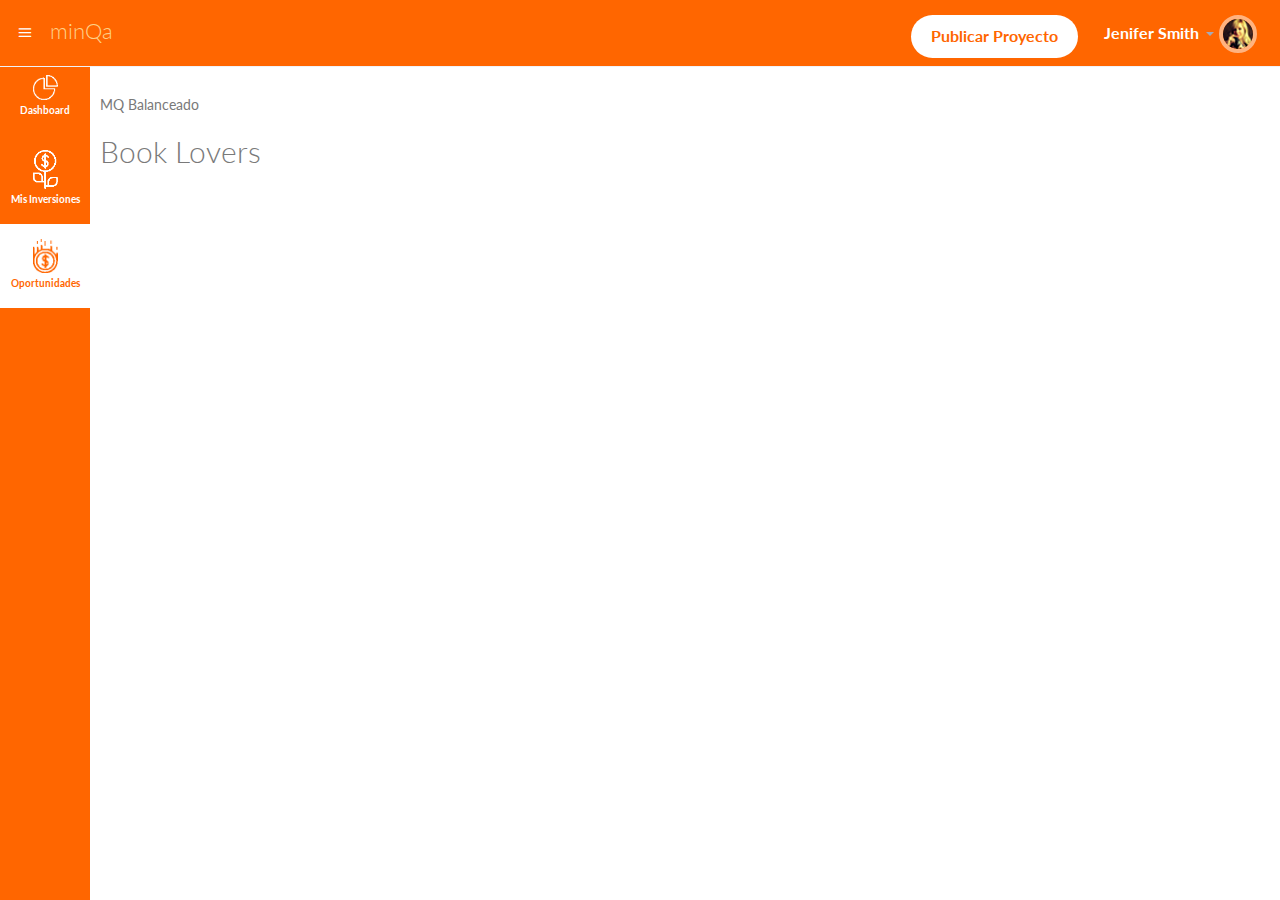
==== admin/oportunidades_bl.html @ a0081306 "segundo bloque" ====
<!DOCTYPE html>
<html lang="en">
  <head>
    <meta charset="utf-8">
    <meta name="viewport" content="width=device-width, initial-scale=1.0">
    <meta name="description" content="Creative - Bootstrap 3 Responsive Admin Template">
    <meta name="author" content="GeeksLabs">
    <meta name="keyword" content="Creative, Dashboard, Admin, Template, Theme, Bootstrap, Responsive, Retina, Minimal">
    <link rel="shortcut icon" href="img/favicon.png">

    <title>Minqa</title>

    <!-- Bootstrap CSS -->
    <link href="css/bootstrap.min.css" rel="stylesheet">
    <!-- bootstrap theme -->
    <link href="css/bootstrap-theme.css" rel="stylesheet">
    <!--external css-->
    <!-- font icon -->
    <link href="css/elegant-icons-style.css" rel="stylesheet" />
    <link href="css/font-awesome.min.css" rel="stylesheet" />
    <!-- full calendar css-->
    <link href="assets/fullcalendar/fullcalendar/bootstrap-fullcalendar.css" rel="stylesheet" />
	<link href="assets/fullcalendar/fullcalendar/fullcalendar.css" rel="stylesheet" />
    <!-- easy pie chart-->
    <link href="assets/jquery-easy-pie-chart/jquery.easy-pie-chart.css" rel="stylesheet" type="text/css" media="screen"/>
    <!-- owl carousel -->
    <link rel="stylesheet" href="css/owl.carousel.css" type="text/css">
	<link href="css/jquery-jvectormap-1.2.2.css" rel="stylesheet">
    <!-- Custom styles -->
	<link rel="stylesheet" href="css/fullcalendar.css">
	<link href="css/widgets.css" rel="stylesheet">
    <link href="css/style.css" rel="stylesheet">
    <link href="css/style-responsive.css" rel="stylesheet" />
	<link href="css/xcharts.min.css" rel=" stylesheet">
	<link href="css/jquery-ui-1.10.4.min.css" rel="stylesheet">
    <!-- HTML5 shim and Respond.js IE8 support of HTML5 -->
    <!--[if lt IE 9]>
      <script src="js/html5shiv.js"></script>
      <script src="js/respond.min.js"></script>
      <script src="js/lte-ie7.js"></script>
    <![endif]-->
  </head>

  <body>
  <!-- container section start -->
  <section id="container" class="">


      <header class="header bcp-bg">
            <div class="toggle-nav">
                <div class="icon-reorder tooltips" data-original-title="Toggle Navigation" data-placement="bottom"><i class="icon_menu"></i></div>
            </div>

            <!--logo start-->
            <a href="index.html" class="logo">minQa</a>
            <!--logo end-->

            <div class="nav search-row" id="top_menu">

            </div>

            <div class="top-nav notification-row">
                <!-- notificatoin dropdown start-->
                <ul class="nav pull-right top-menu">

                    <!-- user login dropdown start-->
                    <li class="dropdown">
                        <a data-toggle="dropdown" class="dropdown-toggle" href="#">
                          <span class="username">Jenifer Smith</span>
                          <b class="caret"></b>
                          <span class="profile-ava">
                              <img alt="" src="img/avatar1_small.jpg">
                          </span>

                        </a>
                        <ul class="dropdown-menu extended logout">
                            <div class="log-arrow-up"></div>
                            <li class="eborder-top">
                                <a href="#"><i class="icon_profile"></i> My Profile</a>
                            </li>
                            <li>
                                <a href="#"><i class="icon_mail_alt"></i> My Inbox</a>
                            </li>
                            <li>
                                <a href="#"><i class="icon_clock_alt"></i> Timeline</a>
                            </li>
                            <li>
                                <a href="#"><i class="icon_chat_alt"></i> Chats</a>
                            </li>
                            <li>
                                <a href="login.html"><i class="icon_key_alt"></i> Log Out</a>
                            </li>
                            <li>
                                <a href="documentation.html"><i class="icon_key_alt"></i> Documentation</a>
                            </li>
                            <li>
                                <a href="documentation.html"><i class="icon_key_alt"></i> Documentation</a>
                            </li>
                        </ul>
                    </li>
                    <!-- user login dropdown end -->
                </ul>
                <!-- notificatoin dropdown end-->
                <!--  search form start -->
                <ul class="nav pull-right top-menu">
                    <li >
                        <a >
                          <div class = "boton-aux">Publicar Proyecto
                          </div>
                        </a>
                    </li>
                </ul>
                <!--  search form end -->

            </div>
      </header>
      <!--header end-->

      <!--sidebar start-->
      <aside>
          <div id="sidebar"  class="nav-collapse ">
              <!-- sidebar menu start-->
              <ul class="sidebar-menu">
                <li class="">
                    <a class="" href="index.html">
                        <img class = "dashboard_icon" src = "assets/dashboard-icon.png">
                        <span>Dashboard</span>
                    </a>
                </li>
                <li class="">
                    <a class="" href="misinversiones.html">
                        <img class = "dashboard_icon" src = "assets/misinversiones-icon.png">
                        <span>Mis Inversiones</span>
                    </a>
                </li>
                <li class="active">
                    <a class="" href="oportunidades.html">
                        <img class = "dashboard_icon" src = "assets/oportunidades-icon-active.png">
                        <span>Oportunidades</span>
                    </a>
                </li>


              </ul>
              <!-- sidebar menu end-->
          </div>
      </aside>
      <!--sidebar end-->

      <!--main content start-->
      <section id="main-content">

      <section class="wrapper">
        <div class = "row" style = "padding:10px 0px;">
          <p class = "">MQ Balanceado</p>
          <h2>Book Lovers</h2>

        </div>
              <!--overview start-->



      <div class="row">



			</div><!--/.row-->



          </section>
      </section>
      <!--main content end-->
  </section>
  <!-- container section start -->

    <!-- javascripts -->
    <script src="js/jquery.js"></script>
	<script src="js/jquery-ui-1.10.4.min.js"></script>
    <script src="js/jquery-1.8.3.min.js"></script>
    <script type="text/javascript" src="js/jquery-ui-1.9.2.custom.min.js"></script>
    <!-- bootstrap -->
    <script src="js/bootstrap.min.js"></script>
    <!-- nice scroll -->
    <script src="js/jquery.scrollTo.min.js"></script>
    <script src="js/jquery.nicescroll.js" type="text/javascript"></script>
    <!-- charts scripts -->
    <script src="assets/jquery-knob/js/jquery.knob.js"></script>
    <script src="js/jquery.sparkline.js" type="text/javascript"></script>
    <script src="assets/jquery-easy-pie-chart/jquery.easy-pie-chart.js"></script>
    <script src="js/owl.carousel.js" ></script>
    <!-- jQuery full calendar -->
    <<script src="js/fullcalendar.min.js"></script> <!-- Full Google Calendar - Calendar -->
	<script src="assets/fullcalendar/fullcalendar/fullcalendar.js"></script>
    <!--script for this page only-->
    <script src="js/calendar-custom.js"></script>
	<script src="js/jquery.rateit.min.js"></script>
    <!-- custom select -->
    <script src="js/jquery.customSelect.min.js" ></script>
	<script src="assets/chart-master/Chart.js"></script>

    <!--custome script for all page-->
    <script src="js/scripts.js"></script>
    <!-- custom script for this page-->
    <script src="js/sparkline-chart.js"></script>
    <script src="js/easy-pie-chart.js"></script>
	<script src="js/jquery-jvectormap-1.2.2.min.js"></script>
	<script src="js/jquery-jvectormap-world-mill-en.js"></script>
	<script src="js/xcharts.min.js"></script>
	<script src="js/jquery.autosize.min.js"></script>
	<script src="js/jquery.placeholder.min.js"></script>
	<script src="js/gdp-data.js"></script>
	<script src="js/morris.min.js"></script>
	<script src="js/sparklines.js"></script>
	<script src="js/charts.js"></script>
	<script src="js/jquery.slimscroll.min.js"></script>
  <script>

      //knob
      $(function() {
        $(".knob").knob({
          'draw' : function () {
            $(this.i).val(this.cv + '%')
          }
        })
      });

      //carousel
      $(document).ready(function() {
          $("#owl-slider").owlCarousel({
              navigation : true,
              slideSpeed : 300,
              paginationSpeed : 400,
              singleItem : true

          });
      });

      //custom select box

      $(function(){
          $('select.styled').customSelect();
      });

	  /* ---------- Map ---------- */
	$(function(){
	  $('#map').vectorMap({
	    map: 'world_mill_en',
	    series: {
	      regions: [{
	        values: gdpData,
	        scale: ['#000', '#000'],
	        normalizeFunction: 'polynomial'
	      }]
	    },
		backgroundColor: '#eef3f7',
	    onLabelShow: function(e, el, code){
	      el.html(el.html()+' (GDP - '+gdpData[code]+')');
	    }
	  });
	});



  </script>

  </body>
</html>
---- admin/css/elegant-icons-style.css ----
@font-face {
	font-family: 'ElegantIcons';
	src:url('../fonts/ElegantIcons.eot');
	src:url('../fonts/ElegantIcons.eot?#iefix') format('embedded-opentype'),
		url('../fonts/ElegantIcons.woff') format('woff'),
		url('../fonts/ElegantIcons.ttf') format('truetype'),
		url('../fonts/ElegantIcons.svg#ElegantIcons') format('svg');
	font-weight: normal;
	font-style: normal;
}

/* Use the following CSS code if you want to use data attributes for inserting your icons */
[data-icon]:before {
	font-family: 'ElegantIcons';
	content: attr(data-icon);
	speak: none;
	font-weight: normal;
	font-variant: normal;
	text-transform: none;
	line-height: 1;
	-webkit-font-smoothing: antialiased;
	-moz-osx-font-smoothing: grayscale;
}

/* Use the following CSS code if you want to have a class per icon */
/*
Instead of a list of all class selectors,
you can use the generic selector below, but it's slower:
[class*="your-class-prefix"] {
*/
.arrow_up, .arrow_down, .arrow_left, .arrow_right, .arrow_left-up, .arrow_right-up, .arrow_right-down, .arrow_left-down, .arrow-up-down, .arrow_up-down_alt, .arrow_left-right_alt, .arrow_left-right, .arrow_expand_alt2, .arrow_expand_alt, .arrow_condense, .arrow_expand, .arrow_move, .arrow_carrot-up, .arrow_carrot-down, .arrow_carrot-left, .arrow_carrot-right, .arrow_carrot-2up, .arrow_carrot-2down, .arrow_carrot-2left, .arrow_carrot-2right, .arrow_carrot-up_alt2, .arrow_carrot-down_alt2, .arrow_carrot-left_alt2, .arrow_carrot-right_alt2, .arrow_carrot-2up_alt2, .arrow_carrot-2down_alt2, .arrow_carrot-2left_alt2, .arrow_carrot-2right_alt2, .arrow_triangle-up, .arrow_triangle-down, .arrow_triangle-left, .arrow_triangle-right, .arrow_triangle-up_alt2, .arrow_triangle-down_alt2, .arrow_triangle-left_alt2, .arrow_triangle-right_alt2, .arrow_back, .icon_minus-06, .icon_plus, .icon_close, .icon_check, .icon_minus_alt2, .icon_plus_alt2, .icon_close_alt2, .icon_check_alt2, .icon_zoom-out_alt, .icon_zoom-in_alt, .icon_search, .icon_box-empty, .icon_box-selected, .icon_minus-box, .icon_plus-box, .icon_box-checked, .icon_circle-empty, .icon_circle-slelected, .icon_stop_alt2, .icon_stop, .icon_pause_alt2, .icon_pause, .icon_menu, .icon_menu-square_alt2, .icon_menu-circle_alt2, .icon_ul, .icon_ol, .icon_adjust-horiz, .icon_adjust-vert, .icon_document_alt, .icon_documents_alt, .icon_pencil, .icon_pencil-edit_alt, .icon_pencil-edit, .icon_folder-alt, .icon_folder-open_alt, .icon_folder-add_alt, .icon_info_alt, .icon_error-oct_alt, .icon_error-circle_alt, .icon_error-triangle_alt, .icon_question_alt2, .icon_question, .icon_comment_alt, .icon_chat_alt, .icon_vol-mute_alt, .icon_volume-low_alt, .icon_volume-high_alt, .icon_quotations, .icon_quotations_alt2, .icon_clock_alt, .icon_lock_alt, .icon_lock-open_alt, .icon_key_alt, .icon_cloud_alt, .icon_cloud-upload_alt, .icon_cloud-download_alt, .icon_image, .icon_images, .icon_lightbulb_alt, .icon_gift_alt, .icon_house_alt, .icon_genius, .icon_mobile, .icon_tablet, .icon_laptop, .icon_desktop, .icon_camera_alt, .icon_mail_alt, .icon_cone_alt, .icon_ribbon_alt, .icon_bag_alt, .icon_creditcard, .icon_cart_alt, .icon_paperclip, .icon_tag_alt, .icon_tags_alt, .icon_trash_alt, .icon_cursor_alt, .icon_mic_alt, .icon_compass_alt, .icon_pin_alt, .icon_pushpin_alt, .icon_map_alt, .icon_drawer_alt, .icon_toolbox_alt, .icon_book_alt, .icon_calendar, .icon_film, .icon_table, .icon_contacts_alt, .icon_headphones, .icon_lifesaver, .icon_piechart, .icon_refresh, .icon_link_alt, .icon_link, .icon_loading, .icon_blocked, .icon_archive_alt, .icon_heart_alt, .icon_star_alt, .icon_star-half_alt, .icon_star, .icon_star-half, .icon_tools, .icon_tool, .icon_cog, .icon_cogs, .arrow_up_alt, .arrow_down_alt, .arrow_left_alt, .arrow_right_alt, .arrow_left-up_alt, .arrow_right-up_alt, .arrow_right-down_alt, .arrow_left-down_alt, .arrow_condense_alt, .arrow_expand_alt3, .arrow_carrot_up_alt, .arrow_carrot-down_alt, .arrow_carrot-left_alt, .arrow_carrot-right_alt, .arrow_carrot-2up_alt, .arrow_carrot-2dwnn_alt, .arrow_carrot-2left_alt, .arrow_carrot-2right_alt, .arrow_triangle-up_alt, .arrow_triangle-down_alt, .arrow_triangle-left_alt, .arrow_triangle-right_alt, .icon_minus_alt, .icon_plus_alt, .icon_close_alt, .icon_check_alt, .icon_zoom-out, .icon_zoom-in, .icon_stop_alt, .icon_menu-square_alt, .icon_menu-circle_alt, .icon_document, .icon_documents, .icon_pencil_alt, .icon_folder, .icon_folder-open, .icon_folder-add, .icon_folder_upload, .icon_folder_download, .icon_info, .icon_error-circle, .icon_error-oct, .icon_error-triangle, .icon_question_alt, .icon_comment, .icon_chat, .icon_vol-mute, .icon_volume-low, .icon_volume-high, .icon_quotations_alt, .icon_clock, .icon_lock, .icon_lock-open, .icon_key, .icon_cloud, .icon_cloud-upload, .icon_cloud-download, .icon_lightbulb, .icon_gift, .icon_house, .icon_camera, .icon_mail, .icon_cone, .icon_ribbon, .icon_bag, .icon_cart, .icon_tag, .icon_tags, .icon_trash, .icon_cursor, .icon_mic, .icon_compass, .icon_pin, .icon_pushpin, .icon_map, .icon_drawer, .icon_toolbox, .icon_book, .icon_contacts, .icon_archive, .icon_heart, .icon_profile, .icon_group, .icon_grid-2x2, .icon_grid-3x3, .icon_music, .icon_pause_alt, .icon_phone, .icon_upload, .icon_download, .social_facebook, .social_twitter, .social_pinterest, .social_googleplus, .social_tumblr, .social_tumbleupon, .social_wordpress, .social_instagram, .social_dribbble, .social_vimeo, .social_linkedin, .social_rss, .social_deviantart, .social_share, .social_myspace, .social_skype, .social_youtube, .social_picassa, .social_googledrive, .social_flickr, .social_blogger, .social_spotify, .social_delicious, .social_facebook_circle, .social_twitter_circle, .social_pinterest_circle, .social_googleplus_circle, .social_tumblr_circle, .social_stumbleupon_circle, .social_wordpress_circle, .social_instagram_circle, .social_dribbble_circle, .social_vimeo_circle, .social_linkedin_circle, .social_rss_circle, .social_deviantart_circle, .social_share_circle, .social_myspace_circle, .social_skype_circle, .social_youtube_circle, .social_picassa_circle, .social_googledrive_alt2, .social_flickr_circle, .social_blogger_circle, .social_spotify_circle, .social_delicious_circle, .social_facebook_square, .social_twitter_square, .social_pinterest_square, .social_googleplus_square, .social_tumblr_square, .social_stumbleupon_square, .social_wordpress_square, .social_instagram_square, .social_dribbble_square, .social_vimeo_square, .social_linkedin_square, .social_rss_square, .social_deviantart_square, .social_share_square, .social_myspace_square, .social_skype_square, .social_youtube_square, .social_picassa_square, .social_googledrive_square, .social_flickr_square, .social_blogger_square, .social_spotify_square, .social_delicious_square, .icon_printer, .icon_calulator, .icon_building, .icon_floppy, .icon_drive, .icon_search-2, .icon_id, .icon_id-2, .icon_puzzle, .icon_like, .icon_dislike, .icon_mug, .icon_currency, .icon_wallet, .icon_pens, .icon_easel, .icon_flowchart, .icon_datareport, .icon_briefcase, .icon_shield, .icon_percent, .icon_globe, .icon_globe-2, .icon_target, .icon_hourglass, .icon_balance, .icon_rook, .icon_printer-alt, .icon_calculator_alt, .icon_building_alt, .icon_floppy_alt, .icon_drive_alt, .icon_search_alt, .icon_id_alt, .icon_id-2_alt, .icon_puzzle_alt, .icon_like_alt, .icon_dislike_alt, .icon_mug_alt, .icon_currency_alt, .icon_wallet_alt, .icon_pens_alt, .icon_easel_alt, .icon_flowchart_alt, .icon_datareport_alt, .icon_briefcase_alt, .icon_shield_alt, .icon_percent_alt, .icon_globe_alt, .icon_clipboard {
	font-family: 'ElegantIcons';
	speak: none;
	font-style: normal;
	font-weight: normal;
	font-variant: normal;
	text-transform: none;
	line-height: 1;
	-webkit-font-smoothing: antialiased;
}
.arrow_up:before {
	content: "\21";
}
.arrow_down:before {
	content: "\22";
}
.arrow_left:before {
	content: "\23";
}
.arrow_right:before {
	content: "\24";
}
.arrow_left-up:before {
	content: "\25";
}
.arrow_right-up:before {
	content: "\26";
}
.arrow_right-down:before {
	content: "\27";
}
.arrow_left-down:before {
	content: "\28";
}
.arrow-up-down:before {
	content: "\29";
}
.arrow_up-down_alt:before {
	content: "\2a";
}
.arrow_left-right_alt:before {
	content: "\2b";
}
.arrow_left-right:before {
	content: "\2c";
}
.arrow_expand_alt2:before {
	content: "\2d";
}
.arrow_expand_alt:before {
	content: "\2e";
}
.arrow_condense:before {
	content: "\2f";
}
.arrow_expand:before {
	content: "\30";
}
.arrow_move:before {
	content: "\31";
}
.arrow_carrot-up:before {
	content: "\32";
}
.arrow_carrot-down:before {
	content: "\33";
}
.arrow_carrot-left:before {
	content: "\34";
}
.arrow_carrot-right:before {
	content: "\35";
}
.arrow_carrot-2up:before {
	content: "\36";
}
.arrow_carrot-2down:before {
	content: "\37";
}
.arrow_carrot-2left:before {
	content: "\38";
}
.arrow_carrot-2right:before {
	content: "\39";
}
.arrow_carrot-up_alt2:before {
	content: "\3a";
}
.arrow_carrot-down_alt2:before {
	content: "\3b";
}
.arrow_carrot-left_alt2:before {
	content: "\3c";
}
.arrow_carrot-right_alt2:before {
	content: "\3d";
}
.arrow_carrot-2up_alt2:before {
	content: "\3e";
}
.arrow_carrot-2down_alt2:before {
	content: "\3f";
}
.arrow_carrot-2left_alt2:before {
	content: "\40";
}
.arrow_carrot-2right_alt2:before {
	content: "\41";
}
.arrow_triangle-up:before {
	content: "\42";
}
.arrow_triangle-down:before {
	content: "\43";
}
.arrow_triangle-left:before {
	content: "\44";
}
.arrow_triangle-right:before {
	content: "\45";
}
.arrow_triangle-up_alt2:before {
	content: "\46";
}
.arrow_triangle-down_alt2:before {
	content: "\47";
}
.arrow_triangle-left_alt2:before {
	content: "\48";
}
.arrow_triangle-right_alt2:before {
	content: "\49";
}
.arrow_back:before {
	content: "\4a";
}
.icon_minus-06:before {
	content: "\4b";
}
.icon_plus:before {
	content: "\4c";
}
.icon_close:before {
	content: "\4d";
}
.icon_check:before {
	content: "\4e";
}
.icon_minus_alt2:before {
	content: "\4f";
}
.icon_plus_alt2:before {
	content: "\50";
}
.icon_close_alt2:before {
	content: "\51";
}
.icon_check_alt2:before {
	content: "\52";
}
.icon_zoom-out_alt:before {
	content: "\53";
}
.icon_zoom-in_alt:before {
	content: "\54";
}
.icon_search:before {
	content: "\55";
}
.icon_box-empty:before {
	content: "\56";
}
.icon_box-selected:before {
	content: "\57";
}
.icon_minus-box:before {
	content: "\58";
}
.icon_plus-box:before {
	content: "\59";
}
.icon_box-checked:before {
	content: "\5a";
}
.icon_circle-empty:before {
	content: "\5b";
}
.icon_circle-slelected:before {
	content: "\5c";
}
.icon_stop_alt2:before {
	content: "\5d";
}
.icon_stop:before {
	content: "\5e";
}
.icon_pause_alt2:before {
	content: "\5f";
}
.icon_pause:before {
	content: "\60";
}
.icon_menu:before {
	content: "\61";
}
.icon_menu-square_alt2:before {
	content: "\62";
}
.icon_menu-circle_alt2:before {
	content: "\63";
}
.icon_ul:before {
	content: "\64";
}
.icon_ol:before {
	content: "\65";
}
.icon_adjust-horiz:before {
	content: "\66";
}
.icon_adjust-vert:before {
	content: "\67";
}
.icon_document_alt:before {
	content: "\68";
}
.icon_documents_alt:before {
	content: "\69";
}
.icon_pencil:before {
	content: "\6a";
}
.icon_pencil-edit_alt:before {
	content: "\6b";
}
.icon_pencil-edit:before {
	content: "\6c";
}
.icon_folder-alt:before {
	content: "\6d";
}
.icon_folder-open_alt:before {
	content: "\6e";
}
.icon_folder-add_alt:before {
	content: "\6f";
}
.icon_info_alt:before {
	content: "\70";
}
.icon_error-oct_alt:before {
	content: "\71";
}
.icon_error-circle_alt:before {
	content: "\72";
}
.icon_error-triangle_alt:before {
	content: "\73";
}
.icon_question_alt2:before {
	content: "\74";
}
.icon_question:before {
	content: "\75";
}
.icon_comment_alt:before {
	content: "\76";
}
.icon_chat_alt:before {
	content: "\77";
}
.icon_vol-mute_alt:before {
	content: "\78";
}
.icon_volume-low_alt:before {
	content: "\79";
}
.icon_volume-high_alt:before {
	content: "\7a";
}
.icon_quotations:before {
	content: "\7b";
}
.icon_quotations_alt2:before {
	content: "\7c";
}
.icon_clock_alt:before {
	content: "\7d";
}
.icon_lock_alt:before {
	content: "\7e";
}
.icon_lock-open_alt:before {
	content: "\e000";
}
.icon_key_alt:before {
	content: "\e001";
}
.icon_cloud_alt:before {
	content: "\e002";
}
.icon_cloud-upload_alt:before {
	content: "\e003";
}
.icon_cloud-download_alt:before {
	content: "\e004";
}
.icon_image:before {
	content: "\e005";
}
.icon_images:before {
	content: "\e006";
}
.icon_lightbulb_alt:before {
	content: "\e007";
}
.icon_gift_alt:before {
	content: "\e008";
}
.icon_house_alt:before {
	content: "\e009";
}
.icon_genius:before {
	content: "\e00a";
}
.icon_mobile:before {
	content: "\e00b";
}
.icon_tablet:before {
	content: "\e00c";
}
.icon_laptop:before {
	content: "\e00d";
}
.icon_desktop:before {
	content: "\e00e";
}
.icon_camera_alt:before {
	content: "\e00f";
}
.icon_mail_alt:before {
	content: "\e010";
}
.icon_cone_alt:before {
	content: "\e011";
}
.icon_ribbon_alt:before {
	content: "\e012";
}
.icon_bag_alt:before {
	content: "\e013";
}
.icon_creditcard:before {
	content: "\e014";
}
.icon_cart_alt:before {
	content: "\e015";
}
.icon_paperclip:before {
	content: "\e016";
}
.icon_tag_alt:before {
	content: "\e017";
}
.icon_tags_alt:before {
	content: "\e018";
}
.icon_trash_alt:before {
	content: "\e019";
}
.icon_cursor_alt:before {
	content: "\e01a";
}
.icon_mic_alt:before {
	content: "\e01b";
}
.icon_compass_alt:before {
	content: "\e01c";
}
.icon_pin_alt:before {
	content: "\e01d";
}
.icon_pushpin_alt:before {
	content: "\e01e";
}
.icon_map_alt:before {
	content: "\e01f";
}
.icon_drawer_alt:before {
	content: "\e020";
}
.icon_toolbox_alt:before {
	content: "\e021";
}
.icon_book_alt:before {
	content: "\e022";
}
.icon_calendar:before {
	content: "\e023";
}
.icon_film:before {
	content: "\e024";
}
.icon_table:before {
	content: "\e025";
}
.icon_contacts_alt:before {
	content: "\e026";
}
.icon_headphones:before {
	content: "\e027";
}
.icon_lifesaver:before {
	content: "\e028";
}
.icon_piechart:before {
	content: "\e029";
}
.icon_refresh:before {
	content: "\e02a";
}
.icon_link_alt:before {
	content: "\e02b";
}
.icon_link:before {
	content: "\e02c";
}
.icon_loading:before {
	content: "\e02d";
}
.icon_blocked:before {
	content: "\e02e";
}
.icon_archive_alt:before {
	content: "\e02f";
}
.icon_heart_alt:before {
	content: "\e030";
}
.icon_star_alt:before {
	content: "\e031";
}
.icon_star-half_alt:before {
	content: "\e032";
}
.icon_star:before {
	content: "\e033";
}
.icon_star-half:before {
	content: "\e034";
}
.icon_tools:before {
	content: "\e035";
}
.icon_tool:before {
	content: "\e036";
}
.icon_cog:before {
	content: "\e037";
}
.icon_cogs:before {
	content: "\e038";
}
.arrow_up_alt:before {
	content: "\e039";
}
.arrow_down_alt:before {
	content: "\e03a";
}
.arrow_left_alt:before {
	content: "\e03b";
}
.arrow_right_alt:before {
	content: "\e03c";
}
.arrow_left-up_alt:before {
	content: "\e03d";
}
.arrow_right-up_alt:before {
	content: "\e03e";
}
.arrow_right-down_alt:before {
	content: "\e03f";
}
.arrow_left-down_alt:before {
	content: "\e040";
}
.arrow_condense_alt:before {
	content: "\e041";
}
.arrow_expand_alt3:before {
	content: "\e042";
}
.arrow_carrot_up_alt:before {
	content: "\e043";
}
.arrow_carrot-down_alt:before {
	content: "\e044";
}
.arrow_carrot-left_alt:before {
	content: "\e045";
}
.arrow_carrot-right_alt:before {
	content: "\e046";
}
.arrow_carrot-2up_alt:before {
	content: "\e047";
}
.arrow_carrot-2dwnn_alt:before {
	content: "\e048";
}
.arrow_carrot-2left_alt:before {
	content: "\e049";
}
.arrow_carrot-2right_alt:before {
	content: "\e04a";
}
.arrow_triangle-up_alt:before {
	content: "\e04b";
}
.arrow_triangle-down_alt:before {
	content: "\e04c";
}
.arrow_triangle-left_alt:before {
	content: "\e04d";
}
.arrow_triangle-right_alt:before {
	content: "\e04e";
}
.icon_minus_alt:before {
	content: "\e04f";
}
.icon_plus_alt:before {
	content: "\e050";
}
.icon_close_alt:before {
	content: "\e051";
}
.icon_check_alt:before {
	content: "\e052";
}
.icon_zoom-out:before {
	content: "\e053";
}
.icon_zoom-in:before {
	content: "\e054";
}
.icon_stop_alt:before {
	content: "\e055";
}
.icon_menu-square_alt:before {
	content: "\e056";
}
.icon_menu-circle_alt:before {
	content: "\e057";
}
.icon_document:before {
	content: "\e058";
}
.icon_documents:before {
	content: "\e059";
}
.icon_pencil_alt:before {
	content: "\e05a";
}
.icon_folder:before {
	content: "\e05b";
}
.icon_folder-open:before {
	content: "\e05c";
}
.icon_folder-add:before {
	content: "\e05d";
}
.icon_folder_upload:before {
	content: "\e05e";
}
.icon_folder_download:before {
	content: "\e05f";
}
.icon_info:before {
	content: "\e060";
}
.icon_error-circle:before {
	content: "\e061";
}
.icon_error-oct:before {
	content: "\e062";
}
.icon_error-triangle:before {
	content: "\e063";
}
.icon_question_alt:before {
	content: "\e064";
}
.icon_comment:before {
	content: "\e065";
}
.icon_chat:before {
	content: "\e066";
}
.icon_vol-mute:before {
	content: "\e067";
}
.icon_volume-low:before {
	content: "\e068";
}
.icon_volume-high:before {
	content: "\e069";
}
.icon_quotations_alt:before {
	content: "\e06a";
}
.icon_clock:before {
	content: "\e06b";
}
.icon_lock:before {
	content: "\e06c";
}
.icon_lock-open:before {
	content: "\e06d";
}
.icon_key:before {
	content: "\e06e";
}
.icon_cloud:before {
	content: "\e06f";
}
.icon_cloud-upload:before {
	content: "\e070";
}
.icon_cloud-download:before {
	content: "\e071";
}
.icon_lightbulb:before {
	content: "\e072";
}
.icon_gift:before {
	content: "\e073";
}
.icon_house:before {
	content: "\e074";
}
.icon_camera:before {
	content: "\e075";
}
.icon_mail:before {
	content: "\e076";
}
.icon_cone:before {
	content: "\e077";
}
.icon_ribbon:before {
	content: "\e078";
}
.icon_bag:before {
	content: "\e079";
}
.icon_cart:before {
	content: "\e07a";
}
.icon_tag:before {
	content: "\e07b";
}
.icon_tags:before {
	content: "\e07c";
}
.icon_trash:before {
	content: "\e07d";
}
.icon_cursor:before {
	content: "\e07e";
}
.icon_mic:before {
	content: "\e07f";
}
.icon_compass:before {
	content: "\e080";
}
.icon_pin:before {
	content: "\e081";
}
.icon_pushpin:before {
	content: "\e082";
}
.icon_map:before {
	content: "\e083";
}
.icon_drawer:before {
	content: "\e084";
}
.icon_toolbox:before {
	content: "\e085";
}
.icon_book:before {
	content: "\e086";
}
.icon_contacts:before {
	content: "\e087";
}
.icon_archive:before {
	content: "\e088";
}
.icon_heart:before {
	content: "\e089";
}
.icon_profile:before {
	content: "\e08a";
}
.icon_group:before {
	content: "\e08b";
}
.icon_grid-2x2:before {
	content: "\e08c";
}
.icon_grid-3x3:before {
	content: "\e08d";
}
.icon_music:before {
	content: "\e08e";
}
.icon_pause_alt:before {
	content: "\e08f";
}
.icon_phone:before {
	content: "\e090";
}
.icon_upload:before {
	content: "\e091";
}
.icon_download:before {
	content: "\e092";
}
.social_facebook:before {
	content: "\e093";
}
.social_twitter:before {
	content: "\e094";
}
.social_pinterest:before {
	content: "\e095";
}
.social_googleplus:before {
	content: "\e096";
}
.social_tumblr:before {
	content: "\e097";
}
.social_tumbleupon:before {
	content: "\e098";
}
.social_wordpress:before {
	content: "\e099";
}
.social_instagram:before {
	content: "\e09a";
}
.social_dribbble:before {
	content: "\e09b";
}
.social_vimeo:before {
	content: "\e09c";
}
.social_linkedin:before {
	content: "\e09d";
}
.social_rss:before {
	content: "\e09e";
}
.social_deviantart:before {
	content: "\e09f";
}
.social_share:before {
	content: "\e0a0";
}
.social_myspace:before {
	content: "\e0a1";
}
.social_skype:before {
	content: "\e0a2";
}
.social_youtube:before {
	content: "\e0a3";
}
.social_picassa:before {
	content: "\e0a4";
}
.social_googledrive:before {
	content: "\e0a5";
}
.social_flickr:before {
	content: "\e0a6";
}
.social_blogger:before {
	content: "\e0a7";
}
.social_spotify:before {
	content: "\e0a8";
}
.social_delicious:before {
	content: "\e0a9";
}
.social_facebook_circle:before {
	content: "\e0aa";
}
.social_twitter_circle:before {
	content: "\e0ab";
}
.social_pinterest_circle:before {
	content: "\e0ac";
}
.social_googleplus_circle:before {
	content: "\e0ad";
}
.social_tumblr_circle:before {
	content: "\e0ae";
}
.social_stumbleupon_circle:before {
	content: "\e0af";
}
.social_wordpress_circle:before {
	content: "\e0b0";
}
.social_instagram_circle:before {
	content: "\e0b1";
}
.social_dribbble_circle:before {
	content: "\e0b2";
}
.social_vimeo_circle:before {
	content: "\e0b3";
}
.social_linkedin_circle:before {
	content: "\e0b4";
}
.social_rss_circle:before {
	content: "\e0b5";
}
.social_deviantart_circle:before {
	content: "\e0b6";
}
.social_share_circle:before {
	content: "\e0b7";
}
.social_myspace_circle:before {
	content: "\e0b8";
}
.social_skype_circle:before {
	content: "\e0b9";
}
.social_youtube_circle:before {
	content: "\e0ba";
}
.social_picassa_circle:before {
	content: "\e0bb";
}
.social_googledrive_alt2:before {
	content: "\e0bc";
}
.social_flickr_circle:before {
	content: "\e0bd";
}
.social_blogger_circle:before {
	content: "\e0be";
}
.social_spotify_circle:before {
	content: "\e0bf";
}
.social_delicious_circle:before {
	content: "\e0c0";
}
.social_facebook_square:before {
	content: "\e0c1";
}
.social_twitter_square:before {
	content: "\e0c2";
}
.social_pinterest_square:before {
	content: "\e0c3";
}
.social_googleplus_square:before {
	content: "\e0c4";
}
.social_tumblr_square:before {
	content: "\e0c5";
}
.social_stumbleupon_square:before {
	content: "\e0c6";
}
.social_wordpress_square:before {
	content: "\e0c7";
}
.social_instagram_square:before {
	content: "\e0c8";
}
.social_dribbble_square:before {
	content: "\e0c9";
}
.social_vimeo_square:before {
	content: "\e0ca";
}
.social_linkedin_square:before {
	content: "\e0cb";
}
.social_rss_square:before {
	content: "\e0cc";
}
.social_deviantart_square:before {
	content: "\e0cd";
}
.social_share_square:before {
	content: "\e0ce";
}
.social_myspace_square:before {
	content: "\e0cf";
}
.social_skype_square:before {
	content: "\e0d0";
}
.social_youtube_square:before {
	content: "\e0d1";
}
.social_picassa_square:before {
	content: "\e0d2";
}
.social_googledrive_square:before {
	content: "\e0d3";
}
.social_flickr_square:before {
	content: "\e0d4";
}
.social_blogger_square:before {
	content: "\e0d5";
}
.social_spotify_square:before {
	content: "\e0d6";
}
.social_delicious_square:before {
	content: "\e0d7";
}
.icon_printer:before {
	content: "\e103";
}
.icon_calulator:before {
	content: "\e0ee";
}
.icon_building:before {
	content: "\e0ef";
}
.icon_floppy:before {
	content: "\e0e8";
}
.icon_drive:before {
	content: "\e0ea";
}
.icon_search-2:before {
	content: "\e101";
}
.icon_id:before {
	content: "\e107";
}
.icon_id-2:before {
	content: "\e108";
}
.icon_puzzle:before {
	content: "\e102";
}
.icon_like:before {
	content: "\e106";
}
.icon_dislike:before {
	content: "\e0eb";
}
.icon_mug:before {
	content: "\e105";
}
.icon_currency:before {
	content: "\e0ed";
}
.icon_wallet:before {
	content: "\e100";
}
.icon_pens:before {
	content: "\e104";
}
.icon_easel:before {
	content: "\e0e9";
}
.icon_flowchart:before {
	content: "\e109";
}
.icon_datareport:before {
	content: "\e0ec";
}
.icon_briefcase:before {
	content: "\e0fe";
}
.icon_shield:before {
	content: "\e0f6";
}
.icon_percent:before {
	content: "\e0fb";
}
.icon_globe:before {
	content: "\e0e2";
}
.icon_globe-2:before {
	content: "\e0e3";
}
.icon_target:before {
	content: "\e0f5";
}
.icon_hourglass:before {
	content: "\e0e1";
}
.icon_balance:before {
	content: "\e0ff";
}
.icon_rook:before {
	content: "\e0f8";
}
.icon_printer-alt:before {
	content: "\e0fa";
}
.icon_calculator_alt:before {
	content: "\e0e7";
}
.icon_building_alt:before {
	content: "\e0fd";
}
.icon_floppy_alt:before {
	content: "\e0e4";
}
.icon_drive_alt:before {
	content: "\e0e5";
}
.icon_search_alt:before {
	content: "\e0f7";
}
.icon_id_alt:before {
	content: "\e0e0";
}
.icon_id-2_alt:before {
	content: "\e0fc";
}
.icon_puzzle_alt:before {
	content: "\e0f9";
}
.icon_like_alt:before {
	content: "\e0dd";
}
.icon_dislike_alt:before {
	content: "\e0f1";
}
.icon_mug_alt:before {
	content: "\e0dc";
}
.icon_currency_alt:before {
	content: "\e0f3";
}
.icon_wallet_alt:before {
	content: "\e0d8";
}
.icon_pens_alt:before {
	content: "\e0db";
}
.icon_easel_alt:before {
	content: "\e0f0";
}
.icon_flowchart_alt:before {
	content: "\e0df";
}
.icon_datareport_alt:before {
	content: "\e0f2";
}
.icon_briefcase_alt:before {
	content: "\e0f4";
}
.icon_shield_alt:before {
	content: "\e0d9";
}
.icon_percent_alt:before {
	content: "\e0da";
}
.icon_globe_alt:before {
	content: "\e0de";
}
.icon_clipboard:before {
	content: "\e0e6";
}


	.glyph {
		float: left;
		text-align: center;
		padding: .75em;
		margin: .4em 1.5em .75em 0;
		width: 6em;
text-shadow: none;
	}
        .glyph_big {
        font-size: 128px;
        color: #59c5dc;
        float: left;
        margin-right: 20px;
        }

        .glyph div { padding-bottom: 10px;}

	.glyph input {
		font-family: consolas, monospace;
		font-size: 12px;
		width: 100%;
		text-align: center;
		border: 0;
		box-shadow: 0 0 0 1px #ccc;
		padding: .2em;
                -moz-border-radius: 5px;
                -webkit-border-radius: 5px;
	}
	.centered {
		margin-left: auto;
		margin-right: auto;
	}
	.glyph .fs1 {
		font-size: 2em;
	}
---- admin/assets/fullcalendar/fullcalendar/fullcalendar.css ----
/*
 * FullCalendar v1.5.4 Stylesheet
 *
 * Copyright (c) 2011 Adam Shaw
 * Dual licensed under the MIT and GPL licenses, located in
 * MIT-LICENSE.txt and GPL-LICENSE.txt respectively.
 *
 * Date: Tue Sep 4 23:38:33 2012 -0700
 *
 */


.fc {
	direction: ltr;
	text-align: left;
	}
	
.fc table {
	border-collapse: collapse;
	border-spacing: 0;
	}
	
html .fc,
.fc table {
	font-size: 1em;
	}
	
.fc td,
.fc th {
	padding: 0;
	vertical-align: top;
	}



/* Header
------------------------------------------------------------------------*/

.fc-header td {
	white-space: nowrap;
	}

.fc-header-left {
	width: 25%;
	text-align: left;
	}
	
.fc-header-center {
	text-align: center;
	}
	
.fc-header-right {
	width: 25%;
	text-align: right;
	}
	
.fc-header-title {
	display: inline-block;
	vertical-align: top;
	}
	
.fc-header-title h2 {
	margin-top: 0;
	white-space: nowrap;
	}
	
.fc .fc-header-space {
	padding-left: 10px;
	}
	
.fc-header .fc-button {
	margin-bottom: 1em;
	vertical-align: top;
	}
	
/* buttons edges butting together */

.fc-header .fc-button {
	margin-right: -1px;
	}
	
.fc-header .fc-corner-right {
	margin-right: 1px; /* back to normal */
	}
	
.fc-header .ui-corner-right {
	margin-right: 0; /* back to normal */
	}
	
/* button layering (for border precedence) */
	
.fc-header .fc-state-hover,
.fc-header .ui-state-hover {
	z-index: 2;
	}
	
.fc-header .fc-state-down {
	z-index: 3;
	}

.fc-header .fc-state-active,
.fc-header .ui-state-active {
	z-index: 4;
	}
	
	
	
/* Content
------------------------------------------------------------------------*/
	
.fc-content {
	clear: both;
	}
	
.fc-view {
	width: 100%; /* needed for view switching (when view is absolute) */
	overflow: hidden;
	}
	
	

/* Cell Styles
------------------------------------------------------------------------*/

.fc-widget-header,    /* <th>, usually */
.fc-widget-content {  /* <td>, usually */
	border: 1px solid #ccc;
	}
	
.fc-state-highlight { /* <td> today cell */ /* TODO: add .fc-today to <th> */
	background: #ffc;
	}
	
.fc-cell-overlay { /* semi-transparent rectangle while dragging */
	background: #9cf;
	opacity: .2;
	filter: alpha(opacity=20); /* for IE */
	}
	


/* Buttons
------------------------------------------------------------------------*/

.fc-button {
	position: relative;
	display: inline-block;
	cursor: pointer;
	}
	
.fc-state-default { /* non-theme */
	border-style: solid;
	border-width: 1px 0;
	}
	
.fc-button-inner {
	position: relative;
	float: left;
	overflow: hidden;
	}
	
.fc-state-default .fc-button-inner { /* non-theme */
	border-style: solid;
	border-width: 0 1px;
	}
	
.fc-button-content {
	position: relative;
	float: left;
	height: 1.9em;
	line-height: 1.9em;
	padding: 0 .6em;
	white-space: nowrap;
	}
	
/* icon (for jquery ui) */
	
.fc-button-content .fc-icon-wrap {
	position: relative;
	float: left;
	top: 50%;
	}
	
.fc-button-content .ui-icon {
	position: relative;
	float: left;
	margin-top: -50%;
	*margin-top: 0;
	*top: -50%;
	}
	
/* gloss effect */
	
.fc-state-default .fc-button-effect {
	position: absolute;
	top: 50%;
	left: 0;
	}
	
.fc-state-default .fc-button-effect span {
	position: absolute;
	top: -100px;
	left: 0;
	width: 500px;
	height: 100px;
	border-width: 100px 0 0 1px;
	border-style: solid;
	border-color: #fff;
	background: #444;
	opacity: .09;
	filter: alpha(opacity=9);
	}
	
/* button states (determines colors)  */
	
.fc-state-default,
.fc-state-default .fc-button-inner {
	border-style: solid;
	border-color: #ccc #bbb #aaa;
	background: #F3F3F3;
	color: #000;
	}
	
.fc-state-hover,
.fc-state-hover .fc-button-inner {
	border-color: #999;
	}
	
.fc-state-down,
.fc-state-down .fc-button-inner {
	border-color: #555;
	background: #777;
	}
	
.fc-state-active,
.fc-state-active .fc-button-inner {
	border-color: #555;
	background: #777;
	color: #fff;
	}
	
.fc-state-disabled,
.fc-state-disabled .fc-button-inner {
	color: #999;
	border-color: #ddd;
	}
	
.fc-state-disabled {
	cursor: default;
	}
	
.fc-state-disabled .fc-button-effect {
	display: none;
	}
	
	

/* Global Event Styles
------------------------------------------------------------------------*/
	 
.fc-event {
	border-style: solid;
	border-width: 0;
	font-size: .85em;
	cursor: default;
	}
	
a.fc-event,
.fc-event-draggable {
	cursor: pointer;
	}
	
a.fc-event {
	text-decoration: none;
	}
	
.fc-rtl .fc-event {
	text-align: right;
	}
	
.fc-event-skin {
	border-color: #36c;     /* default BORDER color */
	background-color: #36c; /* default BACKGROUND color */
	color: #fff;            /* default TEXT color */
	}
	
.fc-event-inner {
	position: relative;
	width: 100%;
	height: 100%;
	border-style: solid;
	border-width: 0;
	overflow: hidden;
	}
	
.fc-event-time,
.fc-event-title {
	padding: 0 1px;
	}
	
.fc .ui-resizable-handle { /*** TODO: don't use ui-resizable anymore, change class ***/
	display: block;
	position: absolute;
	z-index: 99999;
	overflow: hidden; /* hacky spaces (IE6/7) */
	font-size: 300%;  /* */
	line-height: 50%; /* */
	}
	
	
	
/* Horizontal Events
------------------------------------------------------------------------*/

.fc-event-hori {
	border-width: 1px 0;
	margin-bottom: 1px;
	}
	
/* resizable */
	
.fc-event-hori .ui-resizable-e {
	top: 0           !important; /* importants override pre jquery ui 1.7 styles */
	right: -3px      !important;
	width: 7px       !important;
	height: 100%     !important;
	cursor: e-resize;
	}
	
.fc-event-hori .ui-resizable-w {
	top: 0           !important;
	left: -3px       !important;
	width: 7px       !important;
	height: 100%     !important;
	cursor: w-resize;
	}
	
.fc-event-hori .ui-resizable-handle {
	_padding-bottom: 14px; /* IE6 had 0 height */
	}
	
	
	
/* Fake Rounded Corners (for buttons and events)
------------------------------------------------------------*/
	
.fc-corner-left {
	margin-left: 1px;
	}
	
.fc-corner-left .fc-button-inner,
.fc-corner-left .fc-event-inner {
	margin-left: -1px;
	}
	
.fc-corner-right {
	margin-right: 1px;
	}
	
.fc-corner-right .fc-button-inner,
.fc-corner-right .fc-event-inner {
	margin-right: -1px;
	}
	
.fc-corner-top {
	margin-top: 1px;
	}
	
.fc-corner-top .fc-event-inner {
	margin-top: -1px;
	}
	
.fc-corner-bottom {
	margin-bottom: 1px;
	}
	
.fc-corner-bottom .fc-event-inner {
	margin-bottom: -1px;
	}
	
	
	
/* Fake Rounded Corners SPECIFICALLY FOR EVENTS
-----------------------------------------------------------------*/
	
.fc-corner-left .fc-event-inner {
	border-left-width: 1px;
	}
	
.fc-corner-right .fc-event-inner {
	border-right-width: 1px;
	}
	
.fc-corner-top .fc-event-inner {
	border-top-width: 1px;
	}
	
.fc-corner-bottom .fc-event-inner {
	border-bottom-width: 1px;
	}
	
	
	
/* Reusable Separate-border Table
------------------------------------------------------------*/

table.fc-border-separate {
	border-collapse: separate;
	}
	
.fc-border-separate th,
.fc-border-separate td {
	border-width: 1px 0 0 1px;
	}
	
.fc-border-separate th.fc-last,
.fc-border-separate td.fc-last {
	border-right-width: 1px;
	}
	
.fc-border-separate tr.fc-last th,
.fc-border-separate tr.fc-last td {
	border-bottom-width: 1px;
	}
	
.fc-border-separate tbody tr.fc-first td,
.fc-border-separate tbody tr.fc-first th {
	border-top-width: 0;
	}
	
	

/* Month View, Basic Week View, Basic Day View
------------------------------------------------------------------------*/

.fc-grid th {
	text-align: center;
	}
	
.fc-grid .fc-day-number {
	float: right;
	padding: 0 2px;
	}
	
.fc-grid .fc-other-month .fc-day-number {
	opacity: 0.3;
	filter: alpha(opacity=30); /* for IE */
	/* opacity with small font can sometimes look too faded
	   might want to set the 'color' property instead
	   making day-numbers bold also fixes the problem */
	}
	
.fc-grid .fc-day-content {
	clear: both;
	padding: 2px 2px 1px; /* distance between events and day edges */
	}
	
/* event styles */
	
.fc-grid .fc-event-time {
	font-weight: bold;
	}
	
/* right-to-left */
	
.fc-rtl .fc-grid .fc-day-number {
	float: left;
	}
	
.fc-rtl .fc-grid .fc-event-time {
	float: right;
	}
	
	

/* Agenda Week View, Agenda Day View
------------------------------------------------------------------------*/

.fc-agenda table {
	border-collapse: separate;
	}
	
.fc-agenda-days th {
	text-align: center;
	}
	
.fc-agenda .fc-agenda-axis {
	width: 50px;
	padding: 0 4px;
	vertical-align: middle;
	text-align: right;
	white-space: nowrap;
	font-weight: normal;
	}
	
.fc-agenda .fc-day-content {
	padding: 2px 2px 1px;
	}
	
/* make axis border take precedence */
	
.fc-agenda-days .fc-agenda-axis {
	border-right-width: 1px;
	}
	
.fc-agenda-days .fc-col0 {
	border-left-width: 0;
	}
	
/* all-day area */
	
.fc-agenda-allday th {
	border-width: 0 1px;
	}
	
.fc-agenda-allday .fc-day-content {
	min-height: 34px; /* TODO: doesnt work well in quirksmode */
	_height: 34px;
	}
	
/* divider (between all-day and slots) */
	
.fc-agenda-divider-inner {
	height: 2px;
	overflow: hidden;
	}
	
.fc-widget-header .fc-agenda-divider-inner {
	background: #eee;
	}
	
/* slot rows */
	
.fc-agenda-slots th {
	border-width: 1px 1px 0;
	}
	
.fc-agenda-slots td {
	border-width: 1px 0 0;
	background: none;
	}
	
.fc-agenda-slots td div {
	height: 20px;
	}
	
.fc-agenda-slots tr.fc-slot0 th,
.fc-agenda-slots tr.fc-slot0 td {
	border-top-width: 0;
	}

.fc-agenda-slots tr.fc-minor th,
.fc-agenda-slots tr.fc-minor td {
	border-top-style: dotted;
	}
	
.fc-agenda-slots tr.fc-minor th.ui-widget-header {
	*border-top-style: solid; /* doesn't work with background in IE6/7 */
	}
	


/* Vertical Events
------------------------------------------------------------------------*/

.fc-event-vert {
	border-width: 0 1px;
	}
	
.fc-event-vert .fc-event-head,
.fc-event-vert .fc-event-content {
	position: relative;
	z-index: 2;
	width: 100%;
	overflow: hidden;
	}
	
.fc-event-vert .fc-event-time {
	white-space: nowrap;
	font-size: 10px;
	}
	
.fc-event-vert .fc-event-bg { /* makes the event lighter w/ a semi-transparent overlay  */
	position: absolute;
	z-index: 1;
	top: 0;
	left: 0;
	width: 100%;
	height: 100%;
	background: #fff;
	opacity: .3;
	filter: alpha(opacity=30);
	}
	
.fc .ui-draggable-dragging .fc-event-bg, /* TODO: something nicer like .fc-opacity */
.fc-select-helper .fc-event-bg {
	display: none\9; /* for IE6/7/8. nested opacity filters while dragging don't work */
	}
	
/* resizable */
	
.fc-event-vert .ui-resizable-s {
	bottom: 0        !important; /* importants override pre jquery ui 1.7 styles */
	width: 100%      !important;
	height: 8px      !important;
	overflow: hidden !important;
	line-height: 8px !important;
	font-size: 11px  !important;
	font-family: monospace;
	text-align: center;
	cursor: s-resize;
	}
	
.fc-agenda .ui-resizable-resizing { /* TODO: better selector */
	_overflow: hidden;
	}
---- admin/css/fullcalendar.css ----
/*
 * FullCalendar v1.5.4 Stylesheet
 *
 */


.fc {
	direction: ltr;
	text-align: left;
	}
	
.fc table {
	border-collapse: collapse;
	border-spacing: 0;
	}
	
html .fc,
.fc table {
	font-size: 1em;
	}
	
.fc td,
.fc th {
	padding: 0;
	vertical-align: top;
	}



/* Header
------------------------------------------------------------------------*/

.fc-header td {
	white-space: nowrap;
	}

.fc-header-left {
	width: 25%;
	text-align: left;
	}
	
.fc-header-center {
	text-align: center;
	}
	
.fc-header-right {
	width: 25%;
	text-align: right;
	}
	
.fc-header-title {
	display: inline-block;
	vertical-align: top;
	}
	
.fc-header-title h2 {
	margin-top: 0;
	white-space: nowrap;
	}
	
.fc .fc-header-space {
	padding-left: 10px;
	}
	
.fc-header .fc-button {
	margin-bottom: 1em;
	vertical-align: top;
	}
	
/* buttons edges butting together */

.fc-header .fc-button {
	margin-right: -1px;
	}
	
.fc-header .fc-corner-right {
	margin-right: 1px; /* back to normal */
	}
	
.fc-header .ui-corner-right {
	margin-right: 0; /* back to normal */
	}
	
/* button layering (for border precedence) */
	
.fc-header .fc-state-hover,
.fc-header .ui-state-hover {
	z-index: 2;
	}
	
.fc-header .fc-state-down {
	z-index: 3;
	}

.fc-header .fc-state-active,
.fc-header .ui-state-active {
	z-index: 4;
	}
	
	
	
/* Content
------------------------------------------------------------------------*/
	
.fc-content {
	clear: both;
	}
	
.fc-view {
	width: 100%; /* needed for view switching (when view is absolute) */
	overflow: hidden;
	}
	
	

/* Cell Styles
------------------------------------------------------------------------*/

.fc-widget-header,    /* <th>, usually */
.fc-widget-content {  /* <td>, usually */
	border: 1px solid #ccc;
	}
	
.fc-state-highlight { /* <td> today cell */ /* TODO: add .fc-today to <th> */
	background: #ffc;
	}
	
.fc-cell-overlay { /* semi-transparent rectangle while dragging */
	background: #9cf;
	opacity: .2;
	filter: alpha(opacity=20); /* for IE */
	}
	


/* Buttons
------------------------------------------------------------------------*/

.fc-button {
	position: relative;
	display: inline-block;
	cursor: pointer;
	}
	
.fc-state-default { /* non-theme */
	border-style: solid;
	border-width: 1px 0;
	}
	
.fc-button-inner {
	position: relative;
	float: left;
	overflow: hidden;
	}
	
.fc-state-default .fc-button-inner { /* non-theme */
	border-style: solid;
	border-width: 0 1px;
	}
	
.fc-button-content {
	position: relative;
	float: left;
	height: 1.9em;
	line-height: 1.9em;
	padding: 0 .6em;
	white-space: nowrap;
	}
	
/* icon (for jquery ui) */
	
.fc-button-content .fc-icon-wrap {
	position: relative;
	float: left;
	top: 50%;
	}
	
.fc-button-content .ui-icon {
	position: relative;
	float: left;
	margin-top: -50%;
	*margin-top: 0;
	*top: -50%;
	}
	
/* gloss effect */
	
.fc-state-default .fc-button-effect {
	position: absolute;
	top: 50%;
	left: 0;
	}
	
.fc-state-default .fc-button-effect span {
	position: absolute;
	top: -100px;
	left: 0;
	width: 500px;
	height: 100px;
	border-width: 100px 0 0 1px;
	border-style: solid;
	border-color: #fff;
	background: #444;
	opacity: .09;
	filter: alpha(opacity=9);
	}
	
/* button states (determines colors)  */
	
.fc-state-default,
.fc-state-default .fc-button-inner {
	border-style: solid;
	border-color: #ccc #bbb #aaa;
	background: #F3F3F3;
	color: #000;
	}
	
.fc-state-hover,
.fc-state-hover .fc-button-inner {
	border-color: #999;
	}
	
.fc-state-down,
.fc-state-down .fc-button-inner {
	border-color: #555;
	background: #777;
	}
	
.fc-state-active,
.fc-state-active .fc-button-inner {
	border-color: #555;
	background: #777;
	color: #fff;
	}
	
.fc-state-disabled,
.fc-state-disabled .fc-button-inner {
	color: #999;
	border-color: #ddd;
	}
	
.fc-state-disabled {
	cursor: default;
	}
	
.fc-state-disabled .fc-button-effect {
	display: none;
	}
	
	

/* Global Event Styles
------------------------------------------------------------------------*/
	 
.fc-event {
	border-style: solid;
	border-width: 0;
	font-size: .85em;
	cursor: default;
	}
	
a.fc-event,
.fc-event-draggable {
	cursor: pointer;
	}
	
a.fc-event {
	text-decoration: none;
	}
	
.fc-rtl .fc-event {
	text-align: right;
	}
	
.fc-event-skin {
	border-color: #36c;     /* default BORDER color */
	background-color: #36c; /* default BACKGROUND color */
	color: #fff;            /* default TEXT color */
	}
	
.fc-event-inner {
	position: relative;
	width: 100%;
	height: 100%;
	border-style: solid;
	border-width: 0;
	overflow: hidden;
	}
	
.fc-event-time,
.fc-event-title {
	padding: 0 1px;
	}
	
.fc .ui-resizable-handle { /*** TODO: don't use ui-resizable anymore, change class ***/
	display: block;
	position: absolute;
	z-index: 99999;
	overflow: hidden; /* hacky spaces (IE6/7) */
	font-size: 300%;  /* */
	line-height: 50%; /* */
	}
	
	
	
/* Horizontal Events
------------------------------------------------------------------------*/

.fc-event-hori {
	border-width: 1px 0;
	margin-bottom: 1px;
	}
	
/* resizable */
	
.fc-event-hori .ui-resizable-e {
	top: 0           !important; /* importants override pre jquery ui 1.7 styles */
	right: -3px      !important;
	width: 7px       !important;
	height: 100%     !important;
	cursor: e-resize;
	}
	
.fc-event-hori .ui-resizable-w {
	top: 0           !important;
	left: -3px       !important;
	width: 7px       !important;
	height: 100%     !important;
	cursor: w-resize;
	}
	
.fc-event-hori .ui-resizable-handle {
	_padding-bottom: 14px; /* IE6 had 0 height */
	}
	
	
	
/* Fake Rounded Corners (for buttons and events)
------------------------------------------------------------*/
	
.fc-corner-left {
	margin-left: 1px;
	}
	
.fc-corner-left .fc-button-inner,
.fc-corner-left .fc-event-inner {
	margin-left: -1px;
	}
	
.fc-corner-right {
	margin-right: 1px;
	}
	
.fc-corner-right .fc-button-inner,
.fc-corner-right .fc-event-inner {
	margin-right: -1px;
	}
	
.fc-corner-top {
	margin-top: 1px;
	}
	
.fc-corner-top .fc-event-inner {
	margin-top: -1px;
	}
	
.fc-corner-bottom {
	margin-bottom: 1px;
	}
	
.fc-corner-bottom .fc-event-inner {
	margin-bottom: -1px;
	}
	
	
	
/* Fake Rounded Corners SPECIFICALLY FOR EVENTS
-----------------------------------------------------------------*/
	
.fc-corner-left .fc-event-inner {
	border-left-width: 1px;
	}
	
.fc-corner-right .fc-event-inner {
	border-right-width: 1px;
	}
	
.fc-corner-top .fc-event-inner {
	border-top-width: 1px;
	}
	
.fc-corner-bottom .fc-event-inner {
	border-bottom-width: 1px;
	}
	
	
	
/* Reusable Separate-border Table
------------------------------------------------------------*/

table.fc-border-separate {
	border-collapse: separate;
	}
	
.fc-border-separate th,
.fc-border-separate td {
	border-width: 1px 0 0 1px;
	}
	
.fc-border-separate th.fc-last,
.fc-border-separate td.fc-last {
	border-right-width: 1px;
	}
	
.fc-border-separate tr.fc-last th,
.fc-border-separate tr.fc-last td {
	border-bottom-width: 1px;
	}
	
.fc-border-separate tbody tr.fc-first td,
.fc-border-separate tbody tr.fc-first th {
	border-top-width: 0;
	}
	
	

/* Month View, Basic Week View, Basic Day View
------------------------------------------------------------------------*/

.fc-grid th {
	text-align: center;
	}
	
.fc-grid .fc-day-number {
	float: right;
	padding: 0 2px;
	}
	
.fc-grid .fc-other-month .fc-day-number {
	opacity: 0.3;
	filter: alpha(opacity=30); /* for IE */
	/* opacity with small font can sometimes look too faded
	   might want to set the 'color' property instead
	   making day-numbers bold also fixes the problem */
	}
	
.fc-grid .fc-day-content {
	clear: both;
	padding: 2px 2px 1px; /* distance between events and day edges */
	}
	
/* event styles */
	
.fc-grid .fc-event-time {
	font-weight: bold;
	}
	
/* right-to-left */
	
.fc-rtl .fc-grid .fc-day-number {
	float: left;
	}
	
.fc-rtl .fc-grid .fc-event-time {
	float: right;
	}
	
	

/* Agenda Week View, Agenda Day View
------------------------------------------------------------------------*/

.fc-agenda table {
	border-collapse: separate;
	}
	
.fc-agenda-days th {
	text-align: center;
	}
	
.fc-agenda .fc-agenda-axis {
	width: 50px;
	padding: 0 4px;
	vertical-align: middle;
	text-align: right;
	white-space: nowrap;
	font-weight: normal;
	}
	
.fc-agenda .fc-day-content {
	padding: 2px 2px 1px;
	}
	
/* make axis border take precedence */
	
.fc-agenda-days .fc-agenda-axis {
	border-right-width: 1px;
	}
	
.fc-agenda-days .fc-col0 {
	border-left-width: 0;
	}
	
/* all-day area */
	
.fc-agenda-allday th {
	border-width: 0 1px;
	}
	
.fc-agenda-allday .fc-day-content {
	min-height: 34px; /* TODO: doesnt work well in quirksmode */
	_height: 34px;
	}
	
/* divider (between all-day and slots) */
	
.fc-agenda-divider-inner {
	height: 2px;
	overflow: hidden;
	}
	
.fc-widget-header .fc-agenda-divider-inner {
	background: #eee;
	}
	
/* slot rows */
	
.fc-agenda-slots th {
	border-width: 1px 1px 0;
	}
	
.fc-agenda-slots td {
	border-width: 1px 0 0;
	background: none;
	}
	
.fc-agenda-slots td div {
	height: 20px;
	}
	
.fc-agenda-slots tr.fc-slot0 th,
.fc-agenda-slots tr.fc-slot0 td {
	border-top-width: 0;
	}

.fc-agenda-slots tr.fc-minor th,
.fc-agenda-slots tr.fc-minor td {
	border-top-style: dotted;
	}
	
.fc-agenda-slots tr.fc-minor th.ui-widget-header {
	*border-top-style: solid; /* doesn't work with background in IE6/7 */
	}
	


/* Vertical Events
------------------------------------------------------------------------*/

.fc-event-vert {
	border-width: 0 1px;
	}
	
.fc-event-vert .fc-event-head,
.fc-event-vert .fc-event-content {
	position: relative;
	z-index: 2;
	width: 100%;
	overflow: hidden;
	}
	
.fc-event-vert .fc-event-time {
	white-space: nowrap;
	font-size: 10px;
	}
	
.fc-event-vert .fc-event-bg { /* makes the event lighter w/ a semi-transparent overlay  */
	position: absolute;
	z-index: 1;
	top: 0;
	left: 0;
	width: 100%;
	height: 100%;
	background: #fff;
	opacity: .3;
	filter: alpha(opacity=30);
	}
	
.fc .ui-draggable-dragging .fc-event-bg, /* TODO: something nicer like .fc-opacity */
.fc-select-helper .fc-event-bg {
	display: none\9; /* for IE6/7/8. nested opacity filters while dragging don't work */
	}
	
/* resizable */
	
.fc-event-vert .ui-resizable-s {
	bottom: 0        !important; /* importants override pre jquery ui 1.7 styles */
	width: 100%      !important;
	height: 8px      !important;
	overflow: hidden !important;
	line-height: 8px !important;
	font-size: 11px  !important;
	font-family: monospace;
	text-align: center;
	cursor: s-resize;
	}
	
.fc-agenda .ui-resizable-resizing { /* TODO: better selector */
	_overflow: hidden;
	}
---- admin/css/widgets.css ----
/* Widget css */

/* Chat Widget starts */

.chats{
	list-style-type: none;
	margin: 0px;
}

.chats li{
	margin-bottom: 8px;
	padding-bottom: 8px;
}

.chats .by-me img{
	margin-top: 5px;
	margin-right:10px;
	padding: 1px;
	background:#fff;
	border: 1px solid #ccc;
}

.chats .by-me .chat-meta{
	font-size: 11px;
	color: #999;
}

.chats .by-me .chat-content{
	margin-left: 60px;
	position: relative; 
	background: #fff; 
	border: 1px solid #ddd;
	padding: 7px 10px;
	border-radius: 5px;
	font-size: 13px;
}

.chats .by-me .chat-content:after, .chats .by-me .chat-content:before { 
	right: 100%; 
	border: solid transparent; 
	content: " "; 
	height: 0; 
	width: 0; 
	position: absolute; 
	pointer-events: none; 
} 

.chats .by-me .chat-content:after { 
	border-color: rgba(255, 255, 255, 0); 
	border-right-color: #fff; 
	border-width: 10px; 
	top: 30%; 
	margin-top: -10px; 
} 

.chats .by-me .chat-content:before { 
	border-color: rgba(238, 238, 238, 0); 
	border-right-color: #ccc; 
	border-width: 11px; 
	top: 30%; 
	margin-top: -11px; 
}

.chats .by-other img{
	margin-top: 5px;
	margin-left:10px;
	padding: 1px;
	background:#fff;
	border: 1px solid #ccc;
}

.chats .by-other .chat-meta{
	font-size: 11px;
	color: #999;
}

.chats .by-other .chat-content{
	margin-right: 60px;
	position: relative; 
	background: #fff; 
	border: 1px solid #ddd;
	padding: 7px 10px;
	border-radius: 5px;
	font-size: 13px;
}

.chats .by-other .chat-content:after, .chats .by-other .chat-content:before { 
	left: 100%; 
	border: solid transparent; 
	content: " "; 
	height: 0; 
	width: 0; 
	position: absolute; 
	pointer-events: none; 
} 

.chats .by-other .chat-content:after { 
	border-color: rgba(255, 255, 255, 0); 
	border-left-color: #fff; 
	border-width: 10px; 
	top: 30%; 
	margin-top: -10px; 
} 

.chats .by-other .chat-content:before { 
	border-color: rgba(238, 238, 238, 0); 
	border-left-color: #ccc; 
	border-width: 11px; 
	top: 30%; 
	margin-top: -11px; 
}

/* Chat widget ends */


/* Recent posts & Comments widgets starts */


.recent-content .btn{
	font-size: 11px !important;
	margin-top: 5px;
}

.recent-meta{
	font-size: 11px;
	color: #999;
}

.recent {
	list-style-type: none;
	margin: 0px;
	font-size: 12px;
	line-height: 16px;
}

.recent img{
	margin-top: 5px;
	margin-right:10px;
	padding: 1px;
	background:#fff;
	border: 1px solid #ccc;
}

.recent li{
	margin-bottom: 8px;
	padding-bottom: 8px;
	border-bottom: 1px solid #eee;
}

/* Recent posts and comments widget ends */

/* File upload widget starts */

.file-upload{
	list-style-type: none;
	margin: 0px;
	padding:0px;
}

.file-upload li{
	padding:5px 10px;
  background-color: #fafafa;
  background: -webkit-gradient(linear, left top, left bottom, from(#fafafa), to(#f6f6f6));
  background: -webkit-linear-gradient(top, #fafafa, #f6f6f6);
  background: -moz-linear-gradient(top, #fafafa, #f6f6f6);
  background: -ms-linear-gradient(top, #fafafa, #f6f6f6);
  background: -o-linear-gradient(top, #fafafa, #f6f6f6);
  background: linear-gradient(top, #fafafa, #f6f6f6);	
  border-top: 1px solid #ccc;
}

.file-upload li:first-child{
	border-top: 0px;
}

.file-upload li:hover{
	background: #f0f0f0;
}

.file-upload .file-meta{
	font-size: 11px;
}

.file-upload .progress{
	margin: 5px 0px !important;
}

/* File upload widget ends */


/* Tasks starts */

.task{
	list-style-type: none;
	margin: 0px;
	padding:0px;
}

.task li{
	padding:10px 10px;
  background-color: #fafafa;
  background: -webkit-gradient(linear, left top, left bottom, from(#fafafa), to(#f6f6f6));
  background: -webkit-linear-gradient(top, #fafafa, #f6f6f6);
  background: -moz-linear-gradient(top, #fafafa, #f6f6f6);
  background: -ms-linear-gradient(top, #fafafa, #f6f6f6);
  background: -o-linear-gradient(top, #fafafa, #f6f6f6);
  background: linear-gradient(top, #fafafa, #f6f6f6);	
  border-top: 1px solid #ccc;
}

.task li:first-child{
	border-top: 0px;
}

.task li:hover{
	background: #f0f0f0;
}

.task i{
	width: 17px;
	height: 17px;
	background: #ccc;
	text-align: center;
	border-radius: 50px;
	font-size: 10px;
	line-height: 17px;
}

.task .label{
	margin-left: 5px;
}

.task a{
	color: #999;
}

/* Tasks ends */

/* Referrer - OS and Browser */

.referrer img{
	max-width: 20px;
	width: 20px;
	display: block;
	margin: 0 auto;
}

/* Referrer ends */

/* Latest news */

.latest-news{
	margin: 0px;
	padding: 0px;
	list-style-type: none;
}

.latest-news li{
	border-bottom: 1px solid #ddd;
	padding-bottom: 5px;
	margin-bottom: 5px;
}

.latest-news li:last-child{
	border-bottom: 0px;
	margin-bottom: 0px;
	padding-bottom: 0px;
}

.latest-news h6{
	line-height: 13px;
}

.latest-news h6 span{
	font-weight: normal;
	font-size: 11px;
	color: #666;
}

/* Quick post */

.quick-post{
	margin-top: 20px;
}

/* Project starts */

.project{
	list-style-type: none;
	margin: 0px;
	padding:0px;
}

.project li{
	padding:10px 10px;
  background-color: #fafafa;
  background: -webkit-gradient(linear, left top, left bottom, from(#fafafa), to(#f6f6f6));
  background: -webkit-linear-gradient(top, #fafafa, #f6f6f6);
  background: -moz-linear-gradient(top, #fafafa, #f6f6f6);
  background: -ms-linear-gradient(top, #fafafa, #f6f6f6);
  background: -o-linear-gradient(top, #fafafa, #f6f6f6);
  background: linear-gradient(top, #fafafa, #f6f6f6);	
  border-top: 1px solid #ccc;
}

.project li:first-child{
	border-top: 0px;
}

.project li:hover{
	background: #f0f0f0;
}

.project p{
	font-weight: bold;
	margin: 0px !important;
	padding: 0px !important
}

.project .p-meta{
	font-size: 11px;
	font-weight: normal;
	margin-left: 26px !important;
	margin-bottom: 5px !important;
}

.project .progress{
	margin:0px !important;
	padding: 0px !important;
	margin-left: 26px !important;
}

/* Proejct ends */

/* Recent Activity starts */

.activity{
	list-style-type: none;
	margin: 0px;
	padding:0px;
}

.activity li{
	padding:8px 10px;
  background-color: #fafafa;
  background: -webkit-gradient(linear, left top, left bottom, from(#fafafa), to(#f6f6f6));
  background: -webkit-linear-gradient(top, #fafafa, #f6f6f6);
  background: -moz-linear-gradient(top, #fafafa, #f6f6f6);
  background: -ms-linear-gradient(top, #fafafa, #f6f6f6);
  background: -o-linear-gradient(top, #fafafa, #f6f6f6);
  background: linear-gradient(top, #fafafa, #f6f6f6);	
  border-top: 1px solid #ccc;
}

.activity li:first-child{
	border-top: 0px;
}

.activity li:hover{
	background: #f0f0f0;
}

.activity i{
	margin-right: 5px;
}

/* Recent activity ends */

/* Google maps */

.gmap iframe{
	width: 100%;
	margin: 0px;
	padding: 0px;
}

/* Google maps ends */

/* Users starts */

.user img{
	max-width: 100px;
	border: 1px solid #aaa;
	padding: 1px;
	background: #fff;
	margin-top: 5px;
}

.user .user-pic{
	float: left;
	width: 110px;
}

.user .user-details{
	margin-left: 115px;
}

/* Users ends */
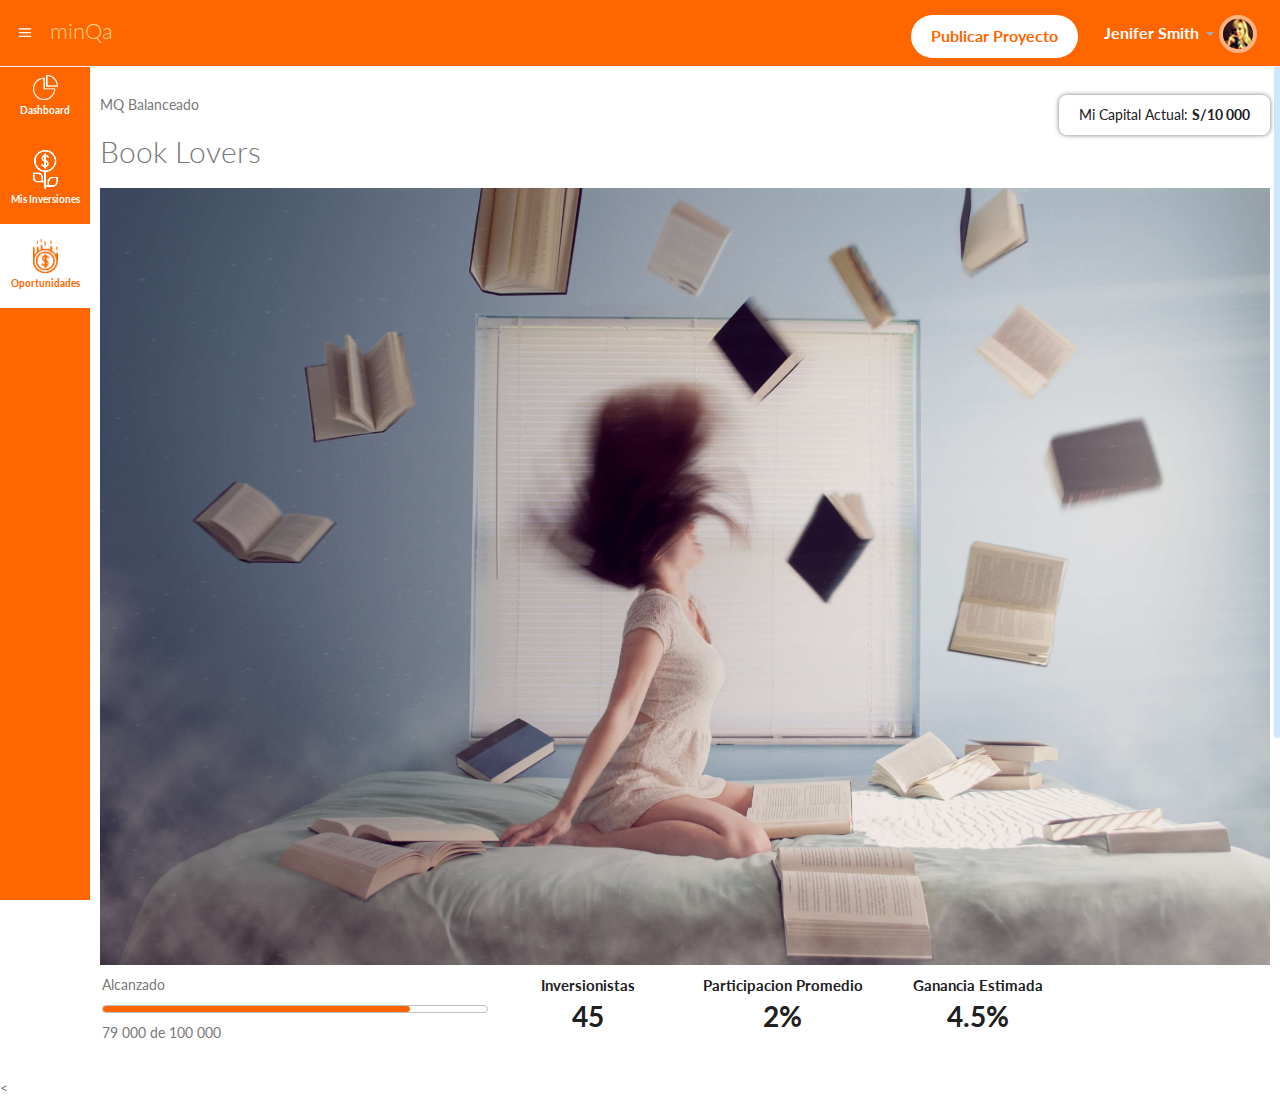
==== commit ba884c49: "tercer bloque" ====
--- a/admin/oportunidades_bl.html
+++ b/admin/oportunidades_bl.html
@@ -152,21 +152,35 @@
 
       <section class="wrapper">
         <div class = "row" style = "padding:10px 0px;">
+          <div class = "pull-right tarjeta-costado">Mi Capital Actual: <strong>S/10 000</strong></div>
           <p class = "">MQ Balanceado</p>
           <h2>Book Lovers</h2>
-
         </div>
               <!--overview start-->
 
-
-
-      <div class="row">
-
-
-
+      <div class="row" class = "portada">
+        <img class = "portada" src = "assets/bl.jpg" style = "width:100%;">
 			</div><!--/.row-->
 
-
+      <div class="row" class = "" style = "margin-top:10px; margin-bottom:10px;">
+        <div class = "col-lg-4 col-md-4 col-sm-12 col-xs-12">
+          <div class = "title">Alcanzado</div>
+          <div class = "meter"><div class = "meter-content"></div></div>
+          <div class = "count">79 000 de 100 000</div>
+        </div>
+        <div class = "col-lg-2 col-md-2 col-sm-6 col-xs-12 box">
+          <div class="title">Inversionistas</div>
+          <div class="count">45</div>
+        </div>
+        <div class = "col-lg-2 col-md-2 col-sm-6 col-xs-12 box">
+          <div class="title">Participacion Promedio</div>
+          <div class="count">2%</div>
+        </div>
+        <div class = "col-lg-2 col-md-2 col-sm-6 col-xs-12 box">
+          <div class="title">Ganancia Estimada</div>
+          <div class="count">4.5%</div>
+        </div>
+			</div><!--/.row-->
 
           </section>
       </section>
--- a/admin/css/style.css
+++ b/admin/css/style.css
@@ -5068,3 +5068,30 @@
   magin-top:10px;
   border-radius: 4px;
 }
+.tarjeta-costado {
+  color:#202020;
+  border-radius: 8px;
+padding:10px 20px;
+display:inline-block;
+-webkit-box-shadow: 0px 0px 5px 0px rgba(122,122,122,1);
+-moz-box-shadow: 0px 0px 5px 0px rgba(122,122,122,1);
+box-shadow: 0px 0px 5px 0px rgba(122,122,122,1);
+}
+.portada {
+  position:relative;
+}
+img.portada {
+  width: 100%;
+}
+.box {
+  color:#202020;
+  text-align: center;
+}
+.box .title{
+  font-weight: bold;
+  font-size:15px;
+}
+.box .count{
+  font-weight: bold;
+  font-size:28px;
+}
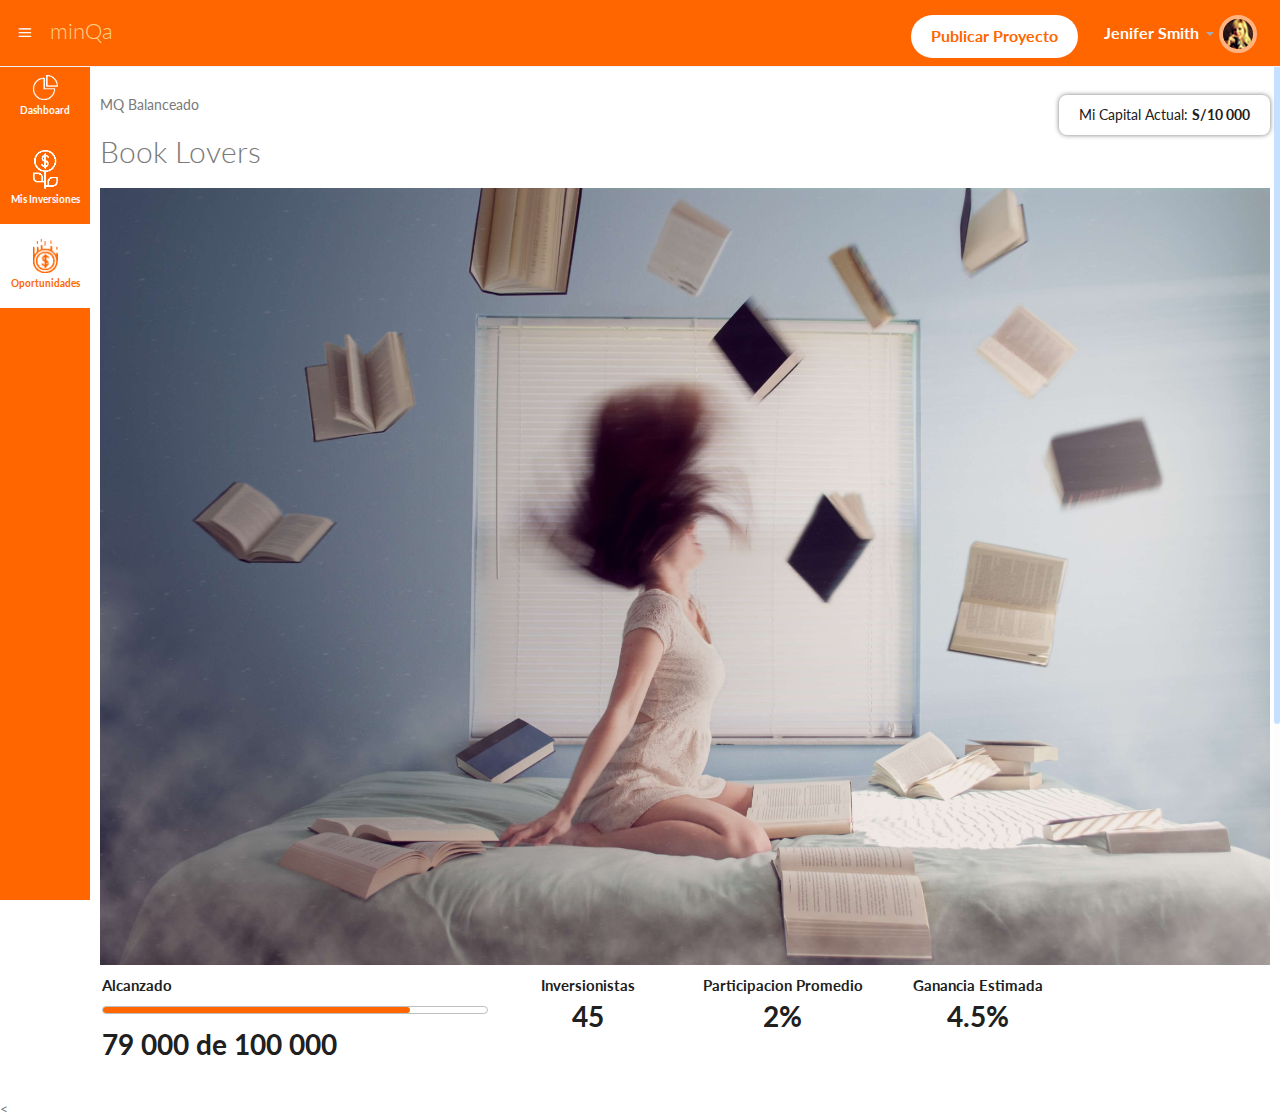
==== commit e87b1d29: "primera subida" ====
--- a/admin/oportunidades_bl.html
+++ b/admin/oportunidades_bl.html
@@ -163,7 +163,7 @@
 			</div><!--/.row-->
 
       <div class="row" class = "" style = "margin-top:10px; margin-bottom:10px;">
-        <div class = "col-lg-4 col-md-4 col-sm-12 col-xs-12">
+        <div class = "col-lg-4 col-md-4 col-sm-12 col-xs-12 box-red">
           <div class = "title">Alcanzado</div>
           <div class = "meter"><div class = "meter-content"></div></div>
           <div class = "count">79 000 de 100 000</div>
--- a/admin/css/style.css
+++ b/admin/css/style.css
@@ -5087,10 +5087,17 @@
   color:#202020;
   text-align: center;
 }
+.box-red {
+  color: #202020;
+  text-align: left;
+}
+.box-red .title,
 .box .title{
   font-weight: bold;
   font-size:15px;
 }
+
+.box-red .count,
 .box .count{
   font-weight: bold;
   font-size:28px;
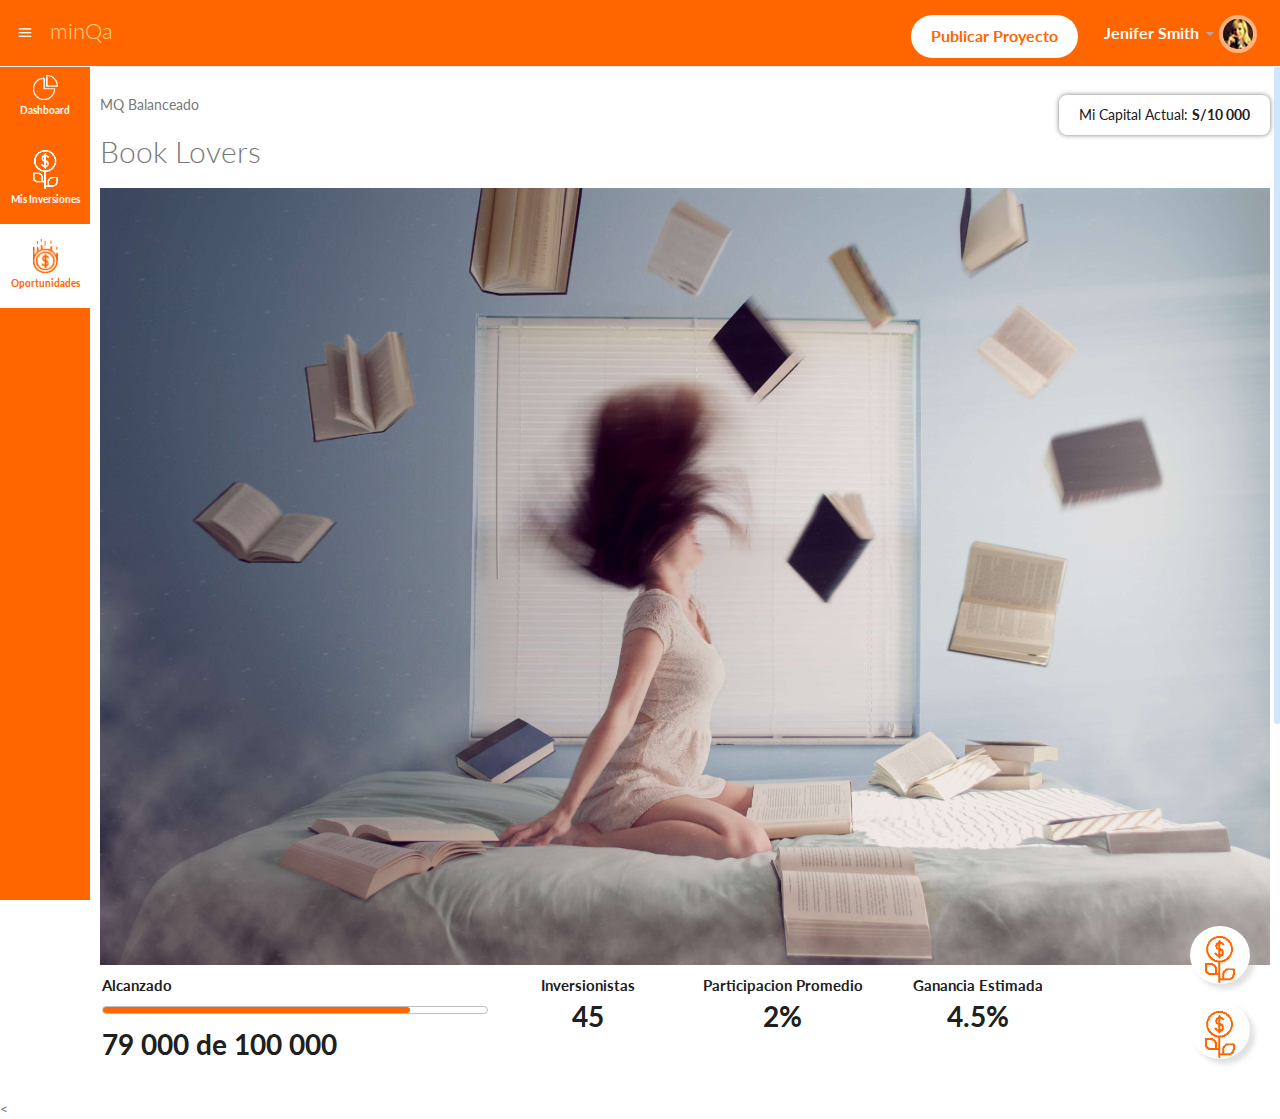
==== commit 828f6b81: "segundo bloque" ====
--- a/admin/oportunidades_bl.html
+++ b/admin/oportunidades_bl.html
@@ -162,7 +162,7 @@
         <img class = "portada" src = "assets/bl.jpg" style = "width:100%;">
 			</div><!--/.row-->
 
-      <div class="row" class = "" style = "margin-top:10px; margin-bottom:10px;">
+      <div class="row" class = "" style = "margin-top:10px; margin-bottom:10px;position:relative;">
         <div class = "col-lg-4 col-md-4 col-sm-12 col-xs-12 box-red">
           <div class = "title">Alcanzado</div>
           <div class = "meter"><div class = "meter-content"></div></div>
@@ -180,6 +180,9 @@
           <div class="title">Ganancia Estimada</div>
           <div class="count">4.5%</div>
         </div>
+        <div class = "globo chat"><img src = "assets/misinversiones-icon-active.png"></div>
+        <div class = "globo invertir"><img src = "assets/misinversiones-icon-active.png"></div>
+        <div class = "globo contenido"></div>
 			</div><!--/.row-->
 
           </section>
@@ -230,25 +233,43 @@
 	<script src="js/jquery.slimscroll.min.js"></script>
   <script>
 
-      //knob
-      $(function() {
-        $(".knob").knob({
-          'draw' : function () {
-            $(this.i).val(this.cv + '%')
-          }
-        })
-      });
 
       //carousel
       $(document).ready(function() {
-          $("#owl-slider").owlCarousel({
-              navigation : true,
-              slideSpeed : 300,
-              paginationSpeed : 400,
-              singleItem : true
-
-          });
+        $('.globo.invertir').on('click',function(){
+          $('.globo.contenido').empty();
+          $('.globo.contenido').css('display','block');
+          $('.globo.contenido').append('\
+          <div  class= "titulo-contenido-globo">\
+            <p>Monto a invertir</p>\
+          </div>\
+          <div  class= "input-contenido-globo">\
+            <input type = "text" value = "" placeholder="S/ 5.00">\
+          </div>\
+          <div style= "text-align:center">\
+            <div class= "btn-invertir">invertir</div>\
+          </div>\
+          ');
+        });
+
+        $('.globo.chat').on('click',function(){
+          $('.globo.contenido').empty();
+          $('.globo.contenido').css('display','block');
+          $('.globo.contenido').append('\
+          <div  class= "titulo-contenido-globo">\
+            <p>Mensaje</p>\
+          </div>\
+          <div  class= "input-contenido-globo">\
+            <textarea type = "text" value = "" placeholder="S/ 5.00"></textarea>\
+          </div>\
+          <div style= "text-align:center">\
+            <div class= "btn-invertir">enviar</div>\
+          </div>\
+          ');
+        });
+
       });
+
 
       //custom select box
 
--- a/admin/css/style.css
+++ b/admin/css/style.css
@@ -5102,3 +5102,75 @@
   font-weight: bold;
   font-size:28px;
 }
+
+.globo {
+  position: absolute;
+  right:20px;
+  padding:10px;
+  border-radius: 50%;
+  width: 60px;
+  height: 58px;
+  background: white;
+  text-align: center;
+  -webkit-box-shadow: 5px 5px 5px 0px rgba(184,184,184,0.42);
+  -moz-box-shadow: 5px 5px 5px 0px rgba(184,184,184,0.42);
+  box-shadow: 5px 5px 5px 0px rgba(184,184,184,0.42);
+}
+.globo.chat {
+  bottom: 80px;
+}
+.globo.invertir {
+  bottom: 5px;
+}
+
+.globo.chat > img,
+.globo.invertir >img {
+  width: 30px;
+}
+.globo.contenido{
+  bottom: 160px;
+  position: absolute;
+  right:20px;
+  padding:10px;
+  border-radius: 8px;
+  width: 200px;
+  height: auto;
+  display:none;
+  background: white;
+  text-align: left;
+  -webkit-box-shadow: 5px 5px 5px 0px rgba(184,184,184,0.42);
+  -moz-box-shadow: 5px 5px 5px 0px rgba(184,184,184,0.42);
+  box-shadow: 5px 5px 5px 0px rgba(184,184,184,0.42);
+
+}
+
+.titulo-contenido-globo {
+  font-size: 16px;
+  font-weight: bold;
+  color:#202020;
+}
+.input-contenido-globo{
+  margin-bottom: 10px;
+  margin-top: 10px;
+}
+.input-contenido-globo >input {
+  width:100%;
+  outline:none;
+  -webkit-appearance: none;
+  border:none;
+  border-bottom:solid 1px #ff6600;
+}
+.input-contenido-globo >textarea {
+  width:100%;
+  height: 180px;
+  outline:none;
+  border:solid 1px #ff6600;
+}
+.btn-invertir {
+  background:#ff6600;
+  color:#ffffff;
+  display:inline-block;
+  padding:5px 40px;
+  border-radius: 20px;
+  font-size: 16px;
+}
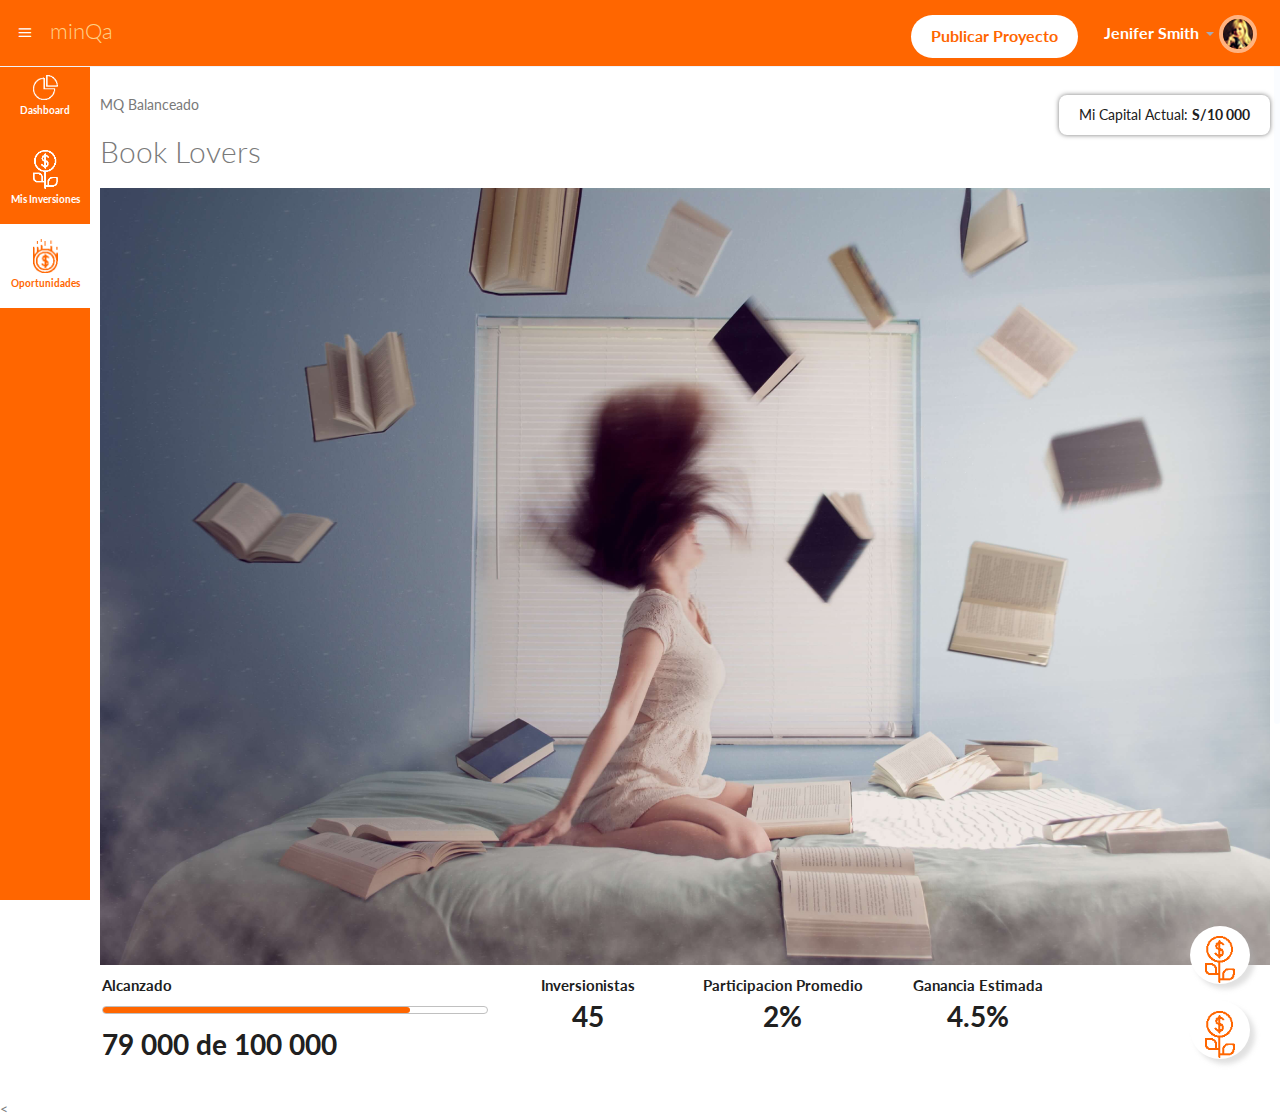
==== commit 6e635788: "primera subida" ====
--- a/admin/oportunidades_bl.html
+++ b/admin/oportunidades_bl.html
@@ -247,9 +247,20 @@
             <input type = "text" value = "" placeholder="S/ 5.00">\
           </div>\
           <div style= "text-align:center">\
-            <div class= "btn-invertir">invertir</div>\
+            <div id= "montar-cargo" class= "btn-invertir">invertir</div>\
           </div>\
           ');
+
+          var d = document.getElementById('montar-cargo');
+          $(d).on('click',function(){
+            $('body').append('<div class = "tapa"></div>\
+            <div class = "bcp-cargar"><h3 >Escoge una cuenta o método de pago</h3><p>monto: <strong>s/. 5<strong></p>\
+            <ul><li><p>Cuenta ahorros bcp</p><p>10010-1902210991129</p></li>\
+            <li><p>Cuenta VISA</p><p>10010-1902210991129</p></li>\
+            </ul></div>');
+
+          });
+
         });
 
         $('.globo.chat').on('click',function(){
@@ -266,7 +277,11 @@
             <div class= "btn-invertir">enviar</div>\
           </div>\
           ');
+
+
+
         });
+
 
       });
 
--- a/admin/css/style.css
+++ b/admin/css/style.css
@@ -5174,3 +5174,28 @@
   border-radius: 20px;
   font-size: 16px;
 }
+.tapa {
+  position: fixed;
+  top: 0px;
+  left: 0px;
+  width:100%;
+  height: 100%;
+  z-index:9000;
+  background:rgba(100,100,100,0.5);
+}
+.bcp-cargar {
+  position: fixed;
+  top: 80px;
+  left:100px;
+  margin-right: auto;
+  margin-left: auto;
+  display:block;
+  background:#ffffff;
+  border-radius: 10px;
+  padding:20px;
+  text-align: center;
+  z-index:9001;
+  -webkit-box-shadow: 5px 5px 5px 0px rgba(184,184,184,0.42);
+  -moz-box-shadow: 5px 5px 5px 0px rgba(184,184,184,0.42);
+  box-shadow: 5px 5px 5px 0px rgba(184,184,184,0.42);
+}
